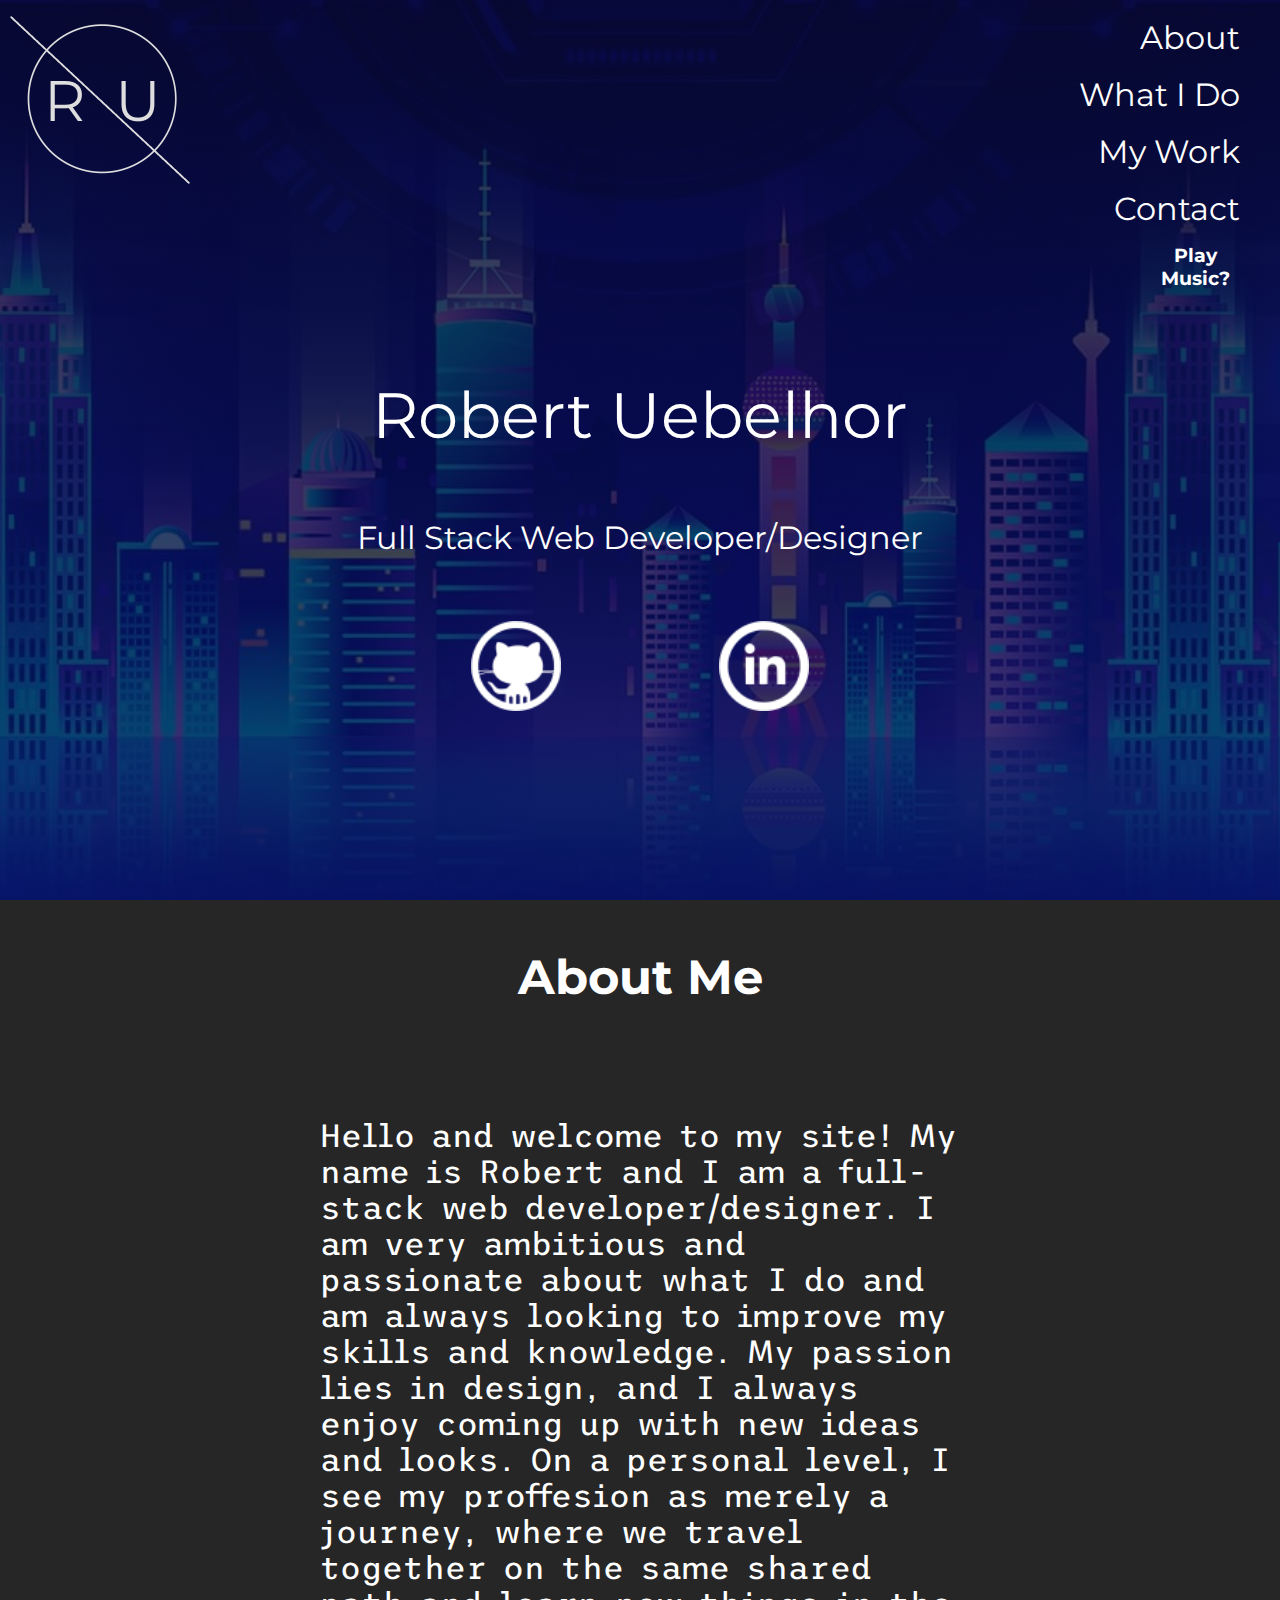
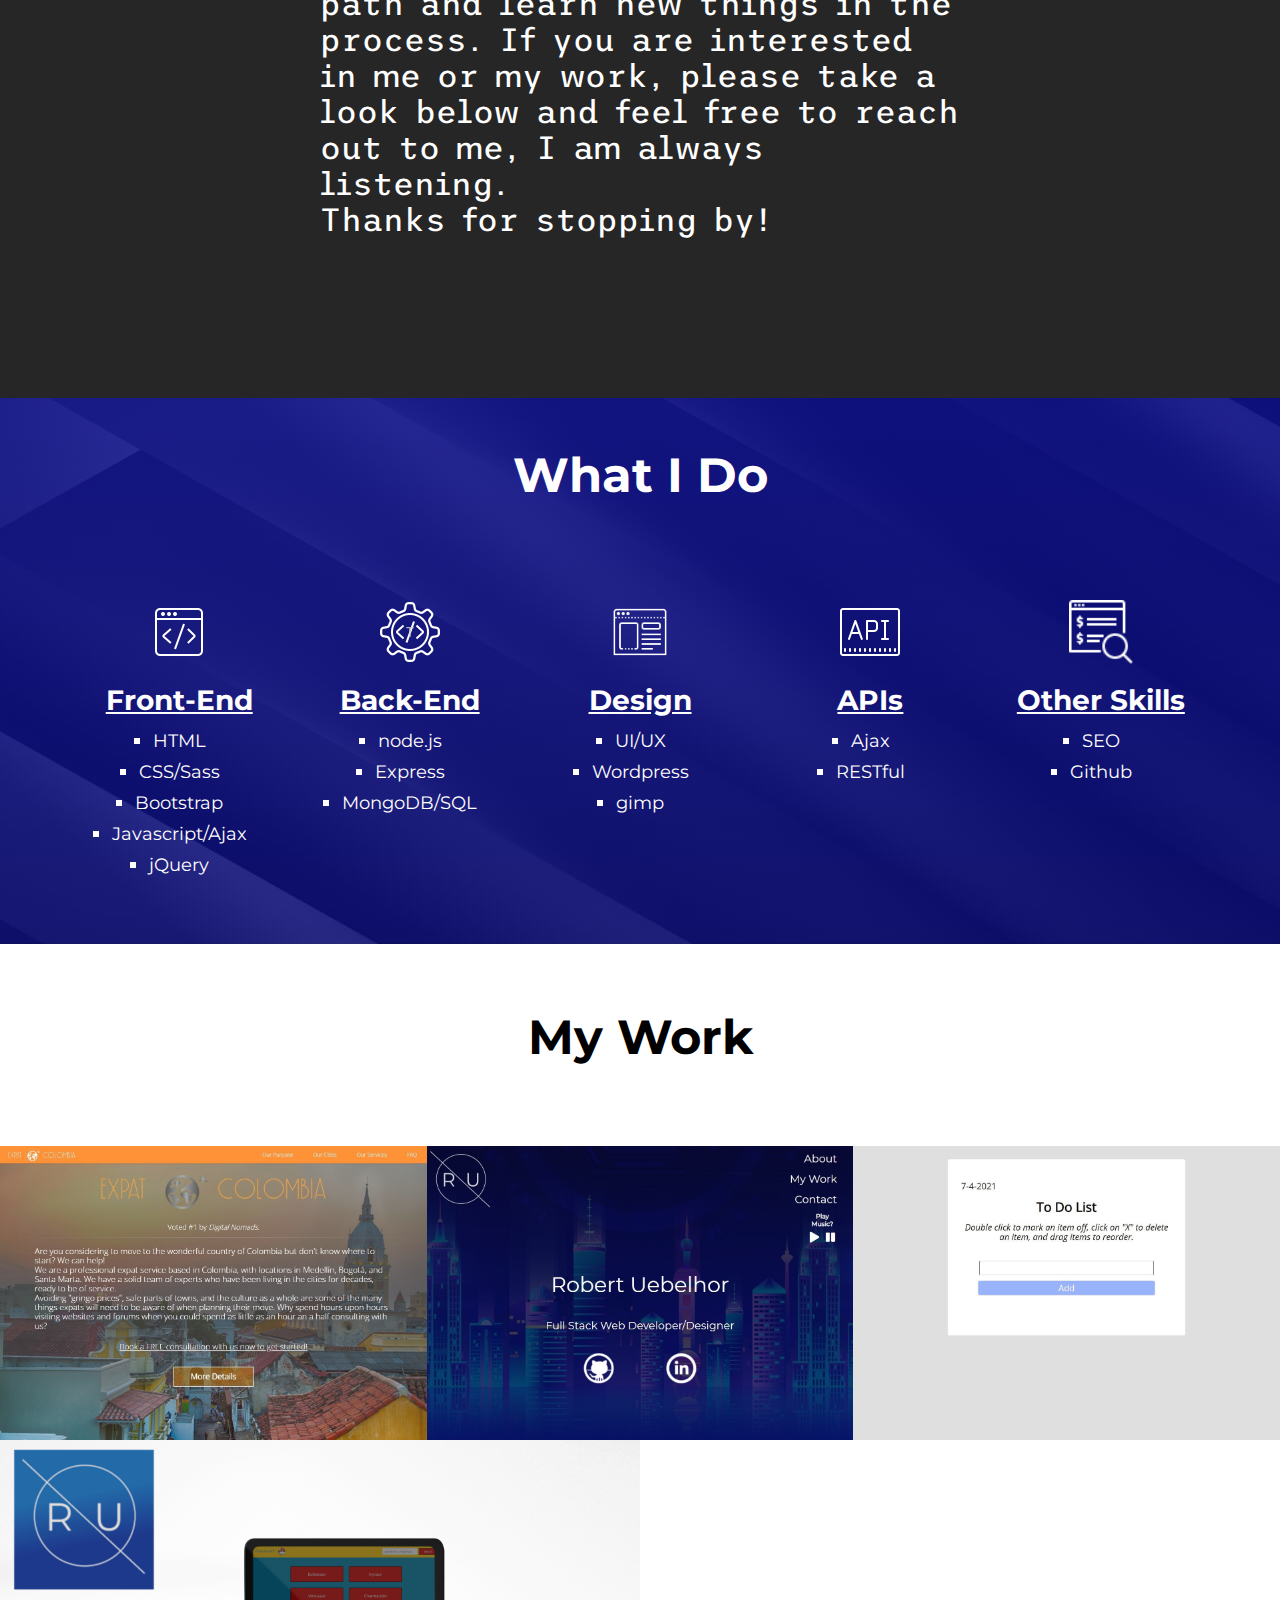
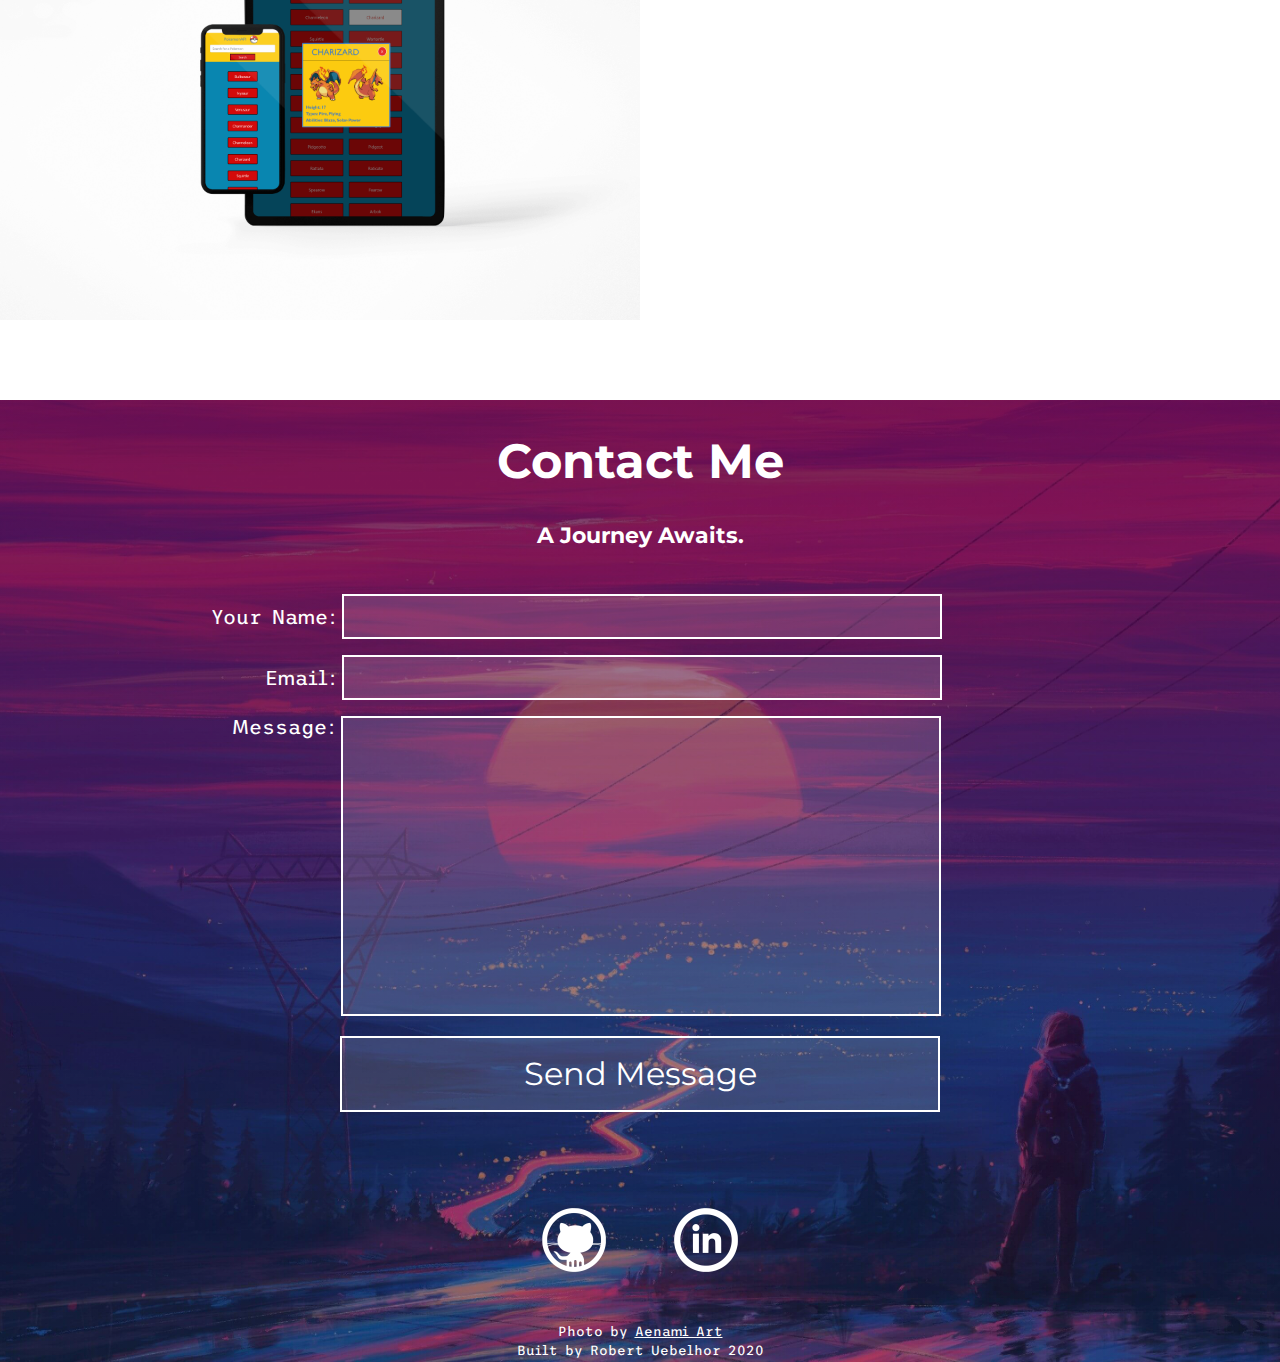
==== index.html @ 19a2c616 "Update index.html" ====
<!DOCTYPE html>
<html lang="en" id="page_top">
<head>
    <meta charset="utf-8">
    <meta name="viewport" content="width=device-width, initial-scale=1.0">
    <meta name="keywords" content="personal website, portfolio, skills, services, web development, software engineer, software dseveloper, design"> 
    <title>Robert Uebelhor</title>
    <link rel="shortcut icon" href="img/favivcon.png" type="image/x-icon" />
    <link href="https://cdnjs.cloudflare.com/ajax/libs/normalize/8.0.1/normalize.min.css" rel="normalizer">
    <link rel="stylesheet" href="https://use.fontawesome.com/releases/v5.14.0/css/all.css" integrity="sha384-HzLeBuhoNPvSl5KYnjx0BT+WB0QEEqLprO+NBkkk5gbc67FTaL7XIGa2w1L0Xbgc" crossorigin="anonymous">
    <link href="https://fonts.googleapis.com/css2?family=Quicksand:wght@700&family=Trispace&display=swap" rel="stylesheet"> 
    <link rel="preconnect" href="https://fonts.gstatic.com">
<link href="https://fonts.googleapis.com/css2?family=Montserrat&display=swap" rel="stylesheet">
    <link rel="shortcut icon" href="img/shortcut.png" type="image/x-icon" />
    <link href="https://cdnjs.cloudflare.com/ajax/libs/normalize/8.0.1/normalize.min.css" rel="normalize">
    <link href="https://fonts.googleapis.com/css?family=Antic" rel="stylesheet">
    <link rel="stylesheet" type="text/css" href="CSS/style.css">


</head>

<!--Top Section-->


<body>
<section id="top">  
    <header class="page-header">
        <img class="page-header__item" src="img/favicon.png" alt="logo"> 
        <nav class="main-navigation page-header__item">
            <ul role="menubar" class="navigation-list">
                <li role="presentation">
                    <a href="#about" role="menuitem" class="navigation-list__item"><span class="nav_border">About</span></a>
                </li>
                <li role="presentation">
                  <a href="#whatIdo" role="menuitem" class="navigation-list__item"><span class="nav_border">What I Do</span></a>
              </li>
                <li role="presentation">
                    <a href="#work" role="menuitem" class="navigation-list__item"><span class="nav_border">My Work</span></a>
                </li>
                <li role="presentation">
                    <a href="#contact" role="menuitem" class="navigation-list__item"><span class="nav_border">Contact</span></a>
                </li> 
                <li role="presentation">
                    <audio id="player" src="media/01 Eternal.mp3"></audio>
<div id="play-music">
    <h3>Play Music?</h3>
    <i class="fas fa-play fa-2x" class="play-music-button" onclick="document.getElementById('player').play()"></i>
    <i class="fas fa-pause fa-2x" class="pause-music-button" onclick="document.getElementById('player').pause()"></i>    
</div>
                </li>   
            </ul>
        </nav>
    </header>


    <div class="profile">
        <p class="profile__name">Robert Uebelhor</p>
        <p class="profile__dev">Full Stack Web Developer/Designer</p>
        <ul class="social-media">
            <li>
                <a title="Github"  href="https://github.com/Drxl95">
                <img class="social-media__icon" src="img/github.png" alt="Github-icon">
            </a>
            </li>
            <li>
                <a title="LinkedIn"  href="https://www.linkedin.com/in/robert-uebelhor-a32506195/">
                <img class="social-media__icon" src="img/linkedin.png" alt="LinkedIn-icon">
            </a>
            </li>
        </ul>
    </div>
</section>

<!--About Me Section-->

<section id="about">
    <h1 class="about__title">About Me</h1>
        <div class="about__flex">  
            <p class="about__descr">
               Hello and welcome to my site!  My name is Robert and I am a full-stack web developer/designer.  I am very ambitious and passionate about what
              I do and am always looking to improve my skills and knowledge.  My passion lies in design, and I always enjoy coming up with new ideas and looks. 
              On a personal level, I see my proffesion as merely a journey, where we travel together on the same shared path and learn new things in the process.
          If you are interested in me or my work, please take a look below and feel free to reach out to me, I am always listening. <br> Thanks for stopping by! </p>
            <!-- <img class="portrait" src="https://via.placeholder.com/150" alt="portrait" > -->
        </div>
   
        
    <!-- <a href="files/resume.pdf" download class="button">Download my Resume</a> -->
</section>    
<!--What I Do Section-->
<section id="whatIdo">
  <div class="whatIdo__container">
      <h1 class="whatIdo__title">What I Do</h1>
    <ul class="whatIdo__list">
      <li class="whatIdo__li">
        <img  class="design__icon" src="img/frontend.png">
        <h1>Front-End</h1>
        <ul class="whatIdo__frontend">
          <li>HTML</li>
          <li>CSS/Sass</li>
          <li>Bootstrap</li>
          <li>Javascript/Ajax</li>
          <li>jQuery</li>
        </ul>
      </li>
      <li class="whatIdo__li">
        <img  class="design__icon" src="img/backend.png">
        <h1>Back-End</h1>
        <ul class="whatIdo__backend">
          <li>node.js</li>
          <li>Express</li>
          <li>MongoDB/SQL</li>
        </ul>
      </li>
      <li class="whatIdo__li">
        <img class="design__icon" src="img/design.png">
        <h1>Design</h1>
        <ul class="whatIdo__design">
          <li>UI/UX</li>
          <li>Wordpress</li>
          <li>gimp</li>
        </ul>
      </li>
      <li class="whatIdo__li">
        <img  class="design__icon" src="img/api.png">
        <h1>APIs</h1>
        <ul class="whatIdo__api">
          <li>Ajax</li>
          <li>RESTful</li>
        </ul>
      </li>
      <li class="whatIdo__li">
        <img  class="design__icon" src="img/seo.png">
        <h1>Other Skills</h1>
        <ul class="whatIdo__other">
          <li>SEO</li>
          <li>Github</li>
        </ul>
      </li>
    </ul>
  </div>
</section>
<!--My Work Section-->

<!--Colombia Modal-->


<!-- Modal Background and Modal -->

<div  class="mCustomScrollbar" data-mcs-theme="dark" id="modal-background">
  <div id="modal">
    <span id="close-btn">×</span>
    <img class="modal-img" src="img/mockup.png">
    <h2 class="modal-title">Expat Colombia</h2>
  <div class="modal-text">
    <h3>Description</h3>
        <p>Expat Service for people moving to Colombia. They provide consultations, tours, and assist in housing.</p>
    <h3>Dependencies</h3>
        <p>HTML, CSS, Javascript</p>
  </div>
    
    <div class="buttons">
      <a href="#">Visit</a>
      <a href="https://github.com/Drxl95/Colombia">Github</a>
    </div>
  </div>
</div>
        


<div class="ScriptTop">
    <div class="rt-container">
        <div class="col-rt-4" id="float-right">
            <!-- AD -->
        </div>
        <div class="col-rt-2">
            <!-- <ul>
                <li><a href="https://codeconvey.com/responsive-image-grid-with-hover-effects">Back to Tutorial</a></li>
            </ul> -->
        </div>
    </div>
</div>

<header class="ScriptHeader">
    <div class="rt-container">
    	<div class="col-rt-12">
        	<div class="rt-heading">
            	<h1>My Work</h1>
            </div>
        </div>
    </div>
</header>

<section id="work">
    <div class="rt-container">
          <div class="col-rt-12">
              <div class="Scriptcontent">
              
<!-- partial:index.partial.html -->
<link href="https://fonts.googleapis.com/css?family=Poppins:700|Raleway" rel="stylesheet">


<!-- Image row 1 -->
    <div class="row">
  <div class="column">
    <a id="open-btn">
      <div class="container">
        <img src="img/colo-1280-1024.jpg" class="image">
        <div class="overlay">
          <div class="text">Expat Colombia</div>
        </div>
      </div>
    </a>
  </div>
  <div class="column">
    <a href="https://github.com/Drxl95/PortfolioWebsite-2">
      <div class="container">
        <img src="img/personal_ss.jpg" class="image">
        <div class="overlay">
          <div class="text">Personal Site made with HTML, CSS, and JS</div>
        </div>
      </div>
    </a>
  </div>
  <div class="column">
    <a href="https://github.com/Drxl95/To-Do-List">
      <div class="container">
        <img src="img/to-do-list-img..jpg" class="image">
        <div class="overlay">
          <div class="text">Simple To Do List App <br> HTML, CSS, JS, jQuery</div>
        </div>
      </div>
    </a>
  </div>
  <div class="column">
    <a href="https://github.com/Drxl95/PokemonAPI">
      <div class="container">
        <img src="img/Untitled.png" class="image">
        <div class="overlay">
          <div class="text">Pokemon-themed API app <br> HTML, CSS, JS, jQuery</div>
        </div>
      </div>
    </a>
  </div>
    </div>
    <!-- Image row 2 -->
    <!-- <div class="row">
      <div class="column">
    <a href="#">
      <div class="container">
        <img src="img/image-4.jpg" class="image">
        <div class="overlay">
          <div class="text">Example 4</div>
        </div>
      </div>
    </a>
  </div>
  <div class="column">
    <a href="#">
      <div class="container">
        <img src="img/image-5.jpg" class="image">
        <div class="overlay">
          <div class="text">Example 5</div>
        </div>
      </div>
    </a>
  </div>
  <div class="column">
    <a href="#">
      <div class="container">
        <img src="img/image-6.jpg" class="image">
        <div class="overlay">
          <div class="text">Example 6</div>
        </div>
      </div>
    </a>
  </div>
</div> -->
<!-- partial -->
           
    		</div>
		</div>
    </div>
</section>

<!--Contact Me Section-->

<footer id="contact">
        <div>
            <h1 class="contact__title">Contact Me</h1>
            <h2 class="contact__title2">A Journey Awaits.</h2>
        </div>
    
        <form  action="https://formsubmit.co/6ce5b337b4114d526a7db57ae4bcaeb1" method="POST" id="contact-form">
        <div class="form__name">
            <label class="standard-label" for="name">Your Name:</label>
            <input  style="font-family: 'Trispace', sans-serif;" type="text" id="name" name="name" required placeholder="Your Name">
        </div>
        <div class="form__email">
            <label class="standard-label" for="contact-email">Email:</label>
            <input style="font-family: 'Trispace', sans-serif;" type="email" id="contact-email" name="email" required placeholder="Your Email">
            <input type="hidden" name="_subject" value="New Message!">
            <input type="hidden" name="_next" value="https://robertuebelhor.com/sentmsg.html">
        </div>
        <div class="form__message">
            <label class="standard-label" for="message">Message:</label>
            <textarea style="font-weight: bolder; font-size: 1.25rem; color: white; resize:none; font-family: 'Trispace', sans-serif;" id="message" name="message" required placeholder="Type your message here..."></textarea>
        </div>
        <div>
           <button id="submit" class="form__button" type="submit" method="POST"><span class="form__sendmsg">Send Message</span></button>
        </div>
        </form>
    
        <section class="page-footer">
            <ul class="social-media2">
                <li>
                    <a title="Github" href="https://github.com/Drxl95" alt="Github_Personal_Site" target="_blank">
                        <img class="social-media__icon" src="img/github.png" alt="Github-icon" target="_blank"> 
                    </a>
                </li>
                <li>
                    <a title="LinkedIn" href="https://www.linkedin.com/in/robert-uebelhor-a32506195/">
                        <img class="social-media__icon" src="img/linkedin.png" alt="LinkedIn-icon">
                    </a>
                </li>
            </ul>
            
            <div  class="top_link_position">
                <a  class="back-to-top" href="#page_top" title="Top">
                <button class="top_btn"><span class="icon"><i class="fas fa-chevron-up fa-2x"></i></span></button>
                </a>
            </div>

            <div>
              <p class="built">Photo by <a href="https://www.artstation.com/aenamiart">Aenami Art</a></p>
                <p class="built">Built by Robert Uebelhor 2020</p>
            </div>
        </section>   
        
</footer>


    <!-- <script src="js/tota11y.min.js"></script> -->
    <script src="js/main.js"></script>
    <script
    src="https://code.jquery.com/jquery-3.5.1.js"
    integrity="sha256-QWo7LDvxbWT2tbbQ97B53yJnYU3WhH/C8ycbRAkjPDc="
    crossorigin="anonymous"></script>
    <script src="https://ajax.googleapis.com/ajax/libs/jquery/2.0.0/jquery.min.js"></script>
    <script src="http://ajax.googleapis.com/ajax/libs/jquery/1.11.1/jquery.min.js"></script>
    <script type="text/javascript" src="js/jquery.min.js"></script>

</body>

</html>
---- CSS/style.css ----
/*
* Prefixed by https://autoprefixer.github.io
* PostCSS: v7.0.29,
* Autoprefixer: v9.7.6
* Browsers: last 4 version
*/


* {
    -webkit-box-sizing: border-box;
            box-sizing: border-box;
}

:root {
    --main-font: 'Montserrat', sans-serif;
    --second-font: 'Trispace', sans-serif;
}

html {
    scroll-behavior: smooth;
}

body {
    margin: 0;
}

html, body {
    height: 100%;
}
html,body {
	text-size-adjust: none;
	-webkit-text-size-adjust: none;
	-moz-text-size-adjust: none;
	-ms-text-size-adjust: none;
}
.page-header {
    display: -webkit-box;
    display: -ms-flexbox;
    display: flex;
    width: 100%; 
    padding-right: 1rem;
}

.page-header__item {
            -webkit-box-flex: 0;
                -ms-flex: 0 1 200px;
                    flex: 0 1 200px; 
                    height: 200px;  
}



.page-header__item:last-child {
    -webkit-box-flex: 1;
        -ms-flex-positive: 1;
            flex-grow: 1;
    text-align: right;
}
.navigation-list {
    margin-right: 1rem;
    -webkit-padding-start: 0;
            padding-inline-start: 0;
}
.navigation-list li {
    margin: .75rem 0;
    font-size: 2rem;
    list-style: none;
}

.navigation-list a {
    color: white;
    font-family: var(--main-font);
    text-decoration: none;

}


.navigation-list a:hover,
.navigation-list a:focus {
    -webkit-filter: drop-shadow(0px 6px 8px #ffffff);
            filter: drop-shadow(0px 6px 8px #ffffff);
    -webkit-transition-duration: .7s;
         -o-transition-duration: .7s;
            transition-duration: .7s;
}

.navigation-list__item .nav_border {
    display: inline-block;
    padding: 2px 0px 4px;
    margin: 0px 8px 0px;
    position: relative;
}

.navigation-list__item .nav_border:before {

    content: '';
    position: absolute;
    width: 100%;
    height: 0px;
    border-bottom: 3px solid white;
    bottom: 2px;
    -webkit-transform: scaleX(0);
    -ms-transform: scaleX(0);
    transform: scaleX(0);
    -webkit-transition: -webkit-transform 0.25s ease-in-out;
    -webkit-transition: -webkit-transform 0.45s ease-in-out;
    transition: -webkit-transform 0.45s ease-in-out;
    -o-transition: transform 0.45s ease-in-out;
    transition: transform 0.45s ease-in-out;
    transition: transform 0.45s ease-in-out, -webkit-transform 0.45s ease-in-out;
}

.navigation-list__item:hover .nav_border:before,
.navigation-list__item:focus  .nav_border:before {
    -webkit-transform: scaleX(1);
    -ms-transform: scaleX(1);
    transform: scaleX(1);
}

#play-music {
    font-family: var(--main-font);
    font-weight: 700;
    color: white;
    border-radius: 6px;
    text-align: center;
    font-size: 1rem;
    width: 10%;
    margin: 0;
    float: right;
}
#play-music h3 {
    margin-top: 0;
    margin-bottom: .75rem;
}

.fa-play {
    margin-right: 1rem;
    cursor: pointer;

}
.fa-play:hover {
    filter: drop-shadow(0px 11px 11px #ffffff);
    transition-duration: .7s;
}

.fa-pause {
    cursor:pointer;
}

.fa-pause:hover {
    filter: drop-shadow(0px 11px 11px #ffffff);
    transition-duration: .7s;
}

#top {
    background-image: -o-linear-gradient( rgba(8, 8, 37, 0.8), rgba(0, 15, 80, 0.0.765)), url("../img/pic2.jpg");
    background-image: -o-linear-gradient( rgba(8, 8, 37, 0.8), rgba(0, 15, 80, 0.765)), url("../img/pic2.jpg");
    background-image: -webkit-gradient( linear, left top, left bottom, from(rgba(8, 8, 37, 0.8)), to(rgba(0, 15, 80, 0.765))), url("../img/pic2.jpg");
    background-image: linear-gradient( rgba(8, 8, 37, 0.8), rgba(0, 15, 80, 0.765)), url("../img/pic2.jpg");
    background-repeat: no-repeat;
    background-position: center bottom;
    background-size: cover;
    background-attachment: fixed;
    position: relative;
    min-height: 900px;
    width: 100%;
    height: 100%;
    height: 100vh;
}

.profile {
    text-align: center;
    color: white;
}

.profile__name {
    padding-top: 7rem;
    font-size: 4rem;
    font-family: var(--main-font);
}
.profile__dev {
    font-size: 2rem;
    font-family: var(--main-font);

}
.social-media {
    margin-top: 8rem;
    padding-bottom: 2rem;
    -webkit-padding-start: 0%;
            padding-inline-start: 0%;
}
.social-media li {
    display: inline-block;
    list-style: none;
    margin: 0 6%;
}

.social-media img {
    width: 90px;
    height: 90px;
}
.social-media__icon:hover,
.social-media__icon:focus {
    -webkit-filter: drop-shadow(0px 11px 11px #ffffff);
            filter: drop-shadow(0px 11px 11px #ffffff);
    -webkit-transition-duration: .7s;
         -o-transition-duration: .7s;
            transition-duration: .7s;
}


/*ABOUT ME SECTION*/

#about {
    background: rgb(39, 38, 38);
    color: white;
    text-align: center;
    padding-bottom: 4rem;
    
}

.about__flex {
display: -webkit-box;
display: -ms-flexbox;
display: flex;
-webkit-box-orient: horizontal;
-webkit-box-direction: normal;
    -ms-flex-direction: row;
        flex-direction: row;
-ms-flex-pack: distribute;
    justify-content: space-around;
margin-bottom: 4rem;

}

.about__title {
    font-family: var(--main-font); 
    margin-top: 0;
    padding-top: 3rem;
    font-size: 3rem;
}
.about__descr {
    font-family: var(--second-font);
    width: 50%;
    font-size: 2rem;
    text-align: left !important;
    
}
.portrait {
    width: 300px;
    border-radius: 50%;
    height: 100%;
    margin-top: 30px;
}

.about__skills {
    margin-top: 2rem;
    margin-bottom: 5rem;
    text-align: center;

}

.about__skills--title {
    font-family: var(--main-font);
    font-size: 2.25rem;
}

.about__skills--list {
    list-style: none;
    font-family: var(--second-font);
    padding-inline-start: 0;
    margin: 2rem;
    font-size: 1.35rem;
    display: flex;
    flex-wrap: wrap;
    justify-content: space-evenly;
    
}

.logo {
    width: 100px;
    height: 100px;
}

.button {
    width: 15%;
    padding: 12px 24px;
    border: 2px white solid;
    text-align: center;
    
}

#about .button {
    text-align: center;
    color: white;
    font-family: var(--main-font);
    margin-top: 3rem;
    text-decoration: none;
    font-size: 1.25rem;
    
}
#about .button:hover,
#about .button:focus{
    -webkit-transition-duration: .5s;
         -o-transition-duration: .5s;
            transition-duration: .5s;
    text-decoration: underline;
    color: rgb(17, 91, 201);
    border-color:rgb(17, 91, 201);
}

/*What I Do*/
#whatIdo {
    background-image: linear-gradient( rgba(12, 14, 151, 0.788), rgba(16, 19, 175, 0.575)), url("../img/abstract-black.jpg");
    background-position: center;
    color: white;
    font-family: var(--main-font);
    margin: 0;
}
.whatIdo__title {
    margin: 0;
    padding: 3rem 0rem;

}
.whatIdo__list {
    display: flex;
    flex-direction: row;
    flex-wrap: wrap;
    justify-content: space-evenly;
    list-style: none;
    margin: 0;
    padding: 4rem;
    padding-top: 3rem;
}
.whatIdo__list h1 {
    padding: 0;
    font-size: 1.75rem;
    text-decoration: underline;
}
.whatIdo__frontend,
.whatIdo__backend,
.whatIdo__design,
.whatIdo__api,
.whatIdo__other {
    display: flex;
    flex-direction: column;
    align-items: center;
    padding-inline-start: 0rem;
    list-style: square;
}

.whatIdo__frontend li,
.whatIdo__backend li,
.whatIdo__design li,
.whatIdo__api li,
.whatIdo__other li {
    margin: .25rem 0;
    font-size: 1.15rem;
   
}

.whatIdo__li {
    display: flex;
    flex-direction: column;
    align-items: center;
    flex: 1 1 100px;
}

.whatIdo__li h1 {
    margin-bottom: .5rem;
}

.design__icon {
    width: 64px;
    height: auto;
}

/*MY WORK SECTION*/

/* modal part */
#style-2::-webkit-scrollbar-track
{
	-webkit-box-shadow: inset 0 0 6px rgba(0,0,0,0.3);
	border-radius: 10px;
	background-color: #F5F5F5;
}

#style-2::-webkit-scrollbar
{
	width: 12px;
	background-color: #F5F5F5;
}

#style-2::-webkit-scrollbar-thumb
{
	border-radius: 10px;
	-webkit-box-shadow: inset 0 0 6px rgba(0,0,0,.3);
	background-color: #D62929;
}
#modal-background {
    background-color: rgba(0, 0, 0, 0.2);
    position: fixed;
    top: 0;
    left: 0;
    width: 100%;
    height: 100%;
    z-index: 1;  
    display: none; 
  }
  #modal {
      color: white;
    background-color: rgb(39, 38, 38);
    position: absolute;
    top: 50%;
    left: 50%;
    transform: translate(-50%, -50%);
    display: flex;
    flex-direction: column;
    box-shadow: 0 14px 28px rgba(0,0,0,0.25), 0 10px 10px rgba(0,0,0,0.22);
    font-size: 1.5rem;
    font-family: var(--main-font);
    animation-name: animatemodal;
    animation-duration: 0.4s;
    max-height: calc(100vh - 100px);
    overflow: auto;
    
  }
  .modal-img {
      max-width: 100%;
      padding: 1rem;
  }
  .modal-title {
      text-align: center;
    
  }
  .modal-text {
      font-size: 1rem;
      padding: 1rem;
  }
  .modal-text h3  {
      margin-bottom: .5rem;
  }
  .modal-text p {
      margin-top: 0;
      margin-bottom: 2rem;
  }
  .buttons {
    display: flex;
    flex-direction: row;
    justify-content: space-evenly;
    margin-top: 2rem;
    width: 100%;
  }
.buttons a {
    text-decoration: none;
    color: rgb(39, 38, 38);
    background-color: white;
    width: 50%;
    text-align: center;
    font-size: 1.5rem;
    line-height: 4rem;
    font-weight: 700;
  
}
.buttons a:hover,
.buttons a:focus {
    background-color: rgb(39, 38, 38);
    color: white;
    transition: .5s;
}

  
#close-btn {
    align-self: flex-end;
    padding: .5rem;
  }
  
  #close-btn:hover {
    cursor: pointer;
    
  }
  
  /* modal part end */



#work {
    text-align: center;
    margin-bottom: 5rem;
}

h1 {
    font-family: var(--main-font);
    text-align: center;
    padding-top: 2rem;
    padding-bottom: 3rem;
    font-size: 3rem;
  }
  
  .row {
    display: flex;
    flex-wrap: wrap;
  }
  
  .column {
    flex: 100%;
    max-width: 100%;
  }
  
  .column img {
    vertical-align: middle;
  }
  
  .container {
    position: relative;
    width: 100%;
    height: 100%;
  }
  
  .image {
    display: block;
    width: 100%;
    height: 100%;
  }
  .overlay {
    position: absolute;
    top: 0;
    bottom: 0;
    left: 0;
    right: 0;
    height: 100%;
    width: 100%;
    opacity: 0;
    transition: 0.5s ease;
    background-color: black;
    cursor: pointer;
  }
  
  .container:hover .overlay {
    opacity: 0.775;
  }
  
  .text {
      font-family: var(--main-font);
    color: white;
    font-size: 20px;
    position: absolute;
    top: 50%;
    left: 50%;
    transform: translate(-50%, -50%);
    -ms-transform: translate(-50%, -50%);
    text-align: center;
  }
  
  /* Tablet Styles */
  @media only screen and (min-width: 480px) {
      .column {
        flex: 50%;
        max-width: 50%;
      }
  }
  
  
  /* Desktop Styles */
  @media only screen and (min-width: 1024px) {
      .column {
        flex: 33.3%;
       /*👉 max-width: 33.3%;👈*/
      }
  }


#contact {
    background-image: -o-linear-gradient( rgba(78, 3, 85, 0.75), rgba(9, 41, 110, 0.30)), url("../img/abstract-dark.jpg");
    background-image: -webkit-gradient( linear, left top, left bottom, from(rgba(78, 3, 85, 0.75)), to(rgba(9, 41, 110, 0.30))), url("../img/abstract-dark.jpg");
    background-image: linear-gradient( rgba(78, 3, 85, 0.75), rgba(9, 41, 110, 0.30)), url("../img/abstract-dark.jpg");
    background-size: cover;
    background-position: center;
    
}
.contact__title {
    color: white;
    text-align: center;
    font-family: var(--main-font);
    font-size: 3rem;
    padding-top: 2rem;
    padding-bottom: 0rem;
    margin-top: 0rem;;
    
}
.contact__title2 {
    color: white;
    text-align: center;
    font-family: var(--main-font);
    padding-bottom: 1.75rem;
    font-size: 1.35rem;
}

form {
    text-align: center;
}

label {
    color: white;
    font-family: var(--second-font);
    font-size: 1.25rem;
}
input:focus,
textarea:focus {
    box-shadow:0px 0px 25px 6px white;

}

textarea {
    width: 600px;
    height: 300px;
    margin-right: 6.7rem;
    background-color: rgba(255, 255, 255, 0.15);
    border: 2.5px solid white;
}
::-webkit-input-placeholder {
    opacity: 0;
}
::-moz-placeholder {
    opacity: 0;
}
:-ms-input-placeholder {
    opacity: 1;
}
::-ms-input-placeholder {
    opacity: 0;
}
::placeholder {
    opacity: 0;
}
input:-webkit-autofill,
input:-webkit-autofill:hover,
input:-webkit-autofill:focus,
input:-webkit-autofill:active {
    -webkit-transition: "color 9999s ease-out, background-color 9999s ease-out";
    -webkit-transition-delay: 9999s;
}
input[type="text"],
[type="email"] {
background-color: rgba(255, 255, 255, 0.15);
border: 2.5px solid white;
width: 600px;
height: 45px;
font-weight: bolder;
font-size: 1.25rem;
color: white;
}

.form__name {
    margin-right: 7.925rem;
    
}
.form__email {
    margin-right: 4.6rem;
}
.form__message label {
    vertical-align: top;
}
.form__name,
.form__email,
.form__message {
    margin-top: 1rem;
    margin-bottom: 1rem;
}



.form__button {
    width: 600px;
    padding: 10px 24px;
    background-color: rgba(255, 255, 255, 0.15);
    border: 2.5px white solid;
    text-align: center;
    margin-bottom: 1rem;
    font-family: var(--main-font);
    font-size: 2rem;
    cursor: pointer;
    color: white;
    -webkit-appearance: none;
}

.form__button:hover,
.form__button:focus {
    background: transparent;
    color: white;
    -webkit-transition-duration: .5s;
         -o-transition-duration: .5s;
            transition-duration: .5s;
}

.form__button:active {
    text-decoration: none;
}

.form__sendmsg {
    display: inline-block;
    padding: 6px 0px 7px;
    margin: 0px 8px 0px;
    position: relative;
}

.form__sendmsg:before {

    content: '';
    position: absolute;
    width: 100%;
    height: 0px;
    border-bottom: 3px solid white;
    bottom: 2px;
    -webkit-transform: scaleX(0);
    -ms-transform: scaleX(0);
    transform: scaleX(0);
    -webkit-transition: -webkit-transform 0.25s ease-in-out;
    -webkit-transition: -webkit-transform 0.45s ease-in-out;
    transition: -webkit-transform 0.45s ease-in-out;
    -o-transition: transform 0.45s ease-in-out;
    transition: transform 0.45s ease-in-out;
    transition: transform 0.45s ease-in-out, -webkit-transform 0.45s ease-in-out;
}

.form__button:hover .form__sendmsg:before,
.form__button:focus .form__sendmsg:before {
    -webkit-transform: scaleX(1);
    -ms-transform: scaleX(1);
    transform: scaleX(1);
}

.page-footer {
    text-align: center;
}

.social-media2 {
    -webkit-padding-start: 0;
            padding-inline-start: 0;
    margin-top: 5rem;
    padding-bottom: 2rem;
}


.social-media2 li {
    display: inline-block;
    list-style: none;
    margin: 0 2.5%;
}

.top_link_position {
    display: block;
	position: fixed;
    bottom: 0%;
    right: .20%;
    z-index: 600;
}

.top_btn {
	border: 1.5px solid white;
	background: rgb(39, 38, 38);
	padding: .7rem .7rem;
	color: white;
	font-weight: bolder;
	text-transform: uppercase;
}
.top_btn:visited {
    background: rgb(39, 38, 38);
    color: white;
} 
.top_btn:hover,
.top_btn:focus {
    background: -o-linear-gradient(rgba(167,167,167,.97), rgba(167,167,167,.97));
    background: -webkit-gradient(linear, left top, left bottom, from(rgba(167,167,167,.97)), to(rgba(167,167,167,.97)));
    background: linear-gradient(rgba(167,167,167,.97), rgba(167,167,167,.97));
    -webkit-transition: all 0.5s ease-in-out;
    -o-transition: all 0.5s ease-in-out;
    transition: all 0.5s ease-in-out;
	cursor: pointer;
	color: black;
}

.top_btn:hover,
.top_btn:focus,
.top_btn:active {
    outline: 0;
}

.top_btn:active {
    border: 1.5px solid white;
	background: rgb(39, 38, 38);
	color: white;
	font-weight: bolder;
	text-transform: uppercase;
}


.back-to-top {
    position: fixed;
    bottom: 0em;
    right: 0px;
    text-decoration: none;
    font-size: 12px;
    padding: .35em;
    display: none;
}
.back-to-top:hover .fa-2x,
.back-to-top:focus .fa-2x {
    font-size: 3em;
    -webkit-transition-duration: .5s;
         -o-transition-duration: .5s;
            transition-duration: .5s;
}

.built {
    color: white;
    text-align: center;
    margin: 0;
    font-size: smaller;
    padding-bottom: 4px;
    font-family: var(--second-font);
}
.built a {
    color: white;
 

}

@keyframes animatemodal {
    from {
      top: -300px;
      opacity: 0;
    }
    to {
      top: 50%;
      opacity: 1;
    }
  }

@media (hover: hover) {
    .top_btn:hover,
    .top_btn:focus {
        background: -o-linear-gradient(rgba(167,167,167,.97), rgba(167,167,167,.97));
        background: -webkit-gradient(linear, left top, left bottom, from(rgba(167,167,167,.97)), to(rgba(167,167,167,.97)));
        background: linear-gradient(rgba(167,167,167,.97), rgba(167,167,167,.97));
        -webkit-transition: all 0.5s ease-in-out;
        -o-transition: all 0.5s ease-in-out;
        transition: all 0.5s ease-in-out;
	    cursor: pointer;
	    color: black;
    }
    .back-to-top:hover .fa-2x,
    .back-to-top:focus .fa-2x {
        font-size: 3em;
        -webkit-transition-duration: .5s;
             -o-transition-duration: .5s;
                transition-duration: .5s;
    }
}



@media only screen and (max-width: 1300px) {
    .profile__name {
        padding-top: 7rem;
    }
    .social-media {
        gap: 5rem;
        margin-top: 4rem;
    }
}
@media only screen and (max-width: 1200px) {
    #top {
        background-attachment: unset;
        min-height: 800px;
        
    }
     .page-header__item {
        width: 200px;
        height: 200px;
    } 
    .navigation-list {
        margin-right: .75rem;
    }
    .navigation-list li {
       
        font-size: 1.75rem;
    }
    
#play-music {
    font-family: var(--main-font);
    font-weight: 700;
    color: white;
    border-radius: 6px;
    text-align: center;
    font-size: 1rem;
    width: 10%;
    margin: 0;
    float: right;
    margin-top: 0;
}
#play-music h3 {
    margin-top: 0;
    margin-bottom: .75rem;
}

.fa-play {
    margin-right: 1rem;
    cursor: pointer;
}
.fap-pause {
    cursor:pointer;
}
    .profile__name {
        font-size: 4rem;
        padding-top: 3rem;
        
    }
    .profile__dev {
        font-size: 1.75rem;
    }
    .social-media {
        gap: 5rem;
        margin-top: 3.5rem;
    }
    .social-media img {
        width: 82px;
        height: 82px;
    }
    .about__title {
        font-size: 3rem;
    }
    .about__descr {
        font-size: 1.5rem;
        width: 70%;
    }
    #about .button {
        font-size: 1.5rem;
    }
    .work__title {
        font-size: 3rem;
    }

    .grid__item--descr {
        font-size: 1.5rem;
        margin-bottom: 3rem;
    }
    .card__img {
            width: 400px;
            height: 255px; 
          display: inline-block;
          transition: opacity ease-out 450ms;
        }


    input[type="text"],
    [type="email"] {
    background-color: rgba(255, 255, 255, 0.15);
    border: 2.5px solid white;
    width: 500px;
    height: 45px;
    font-weight: bolder;
    font-size: 1rem;
    color: white;
    }
    textarea {
        width: 500px;
        height: 225px;
        background-color: rgba(255, 255, 255, 0.15);
        border: 2.5px solid white;
        font-size: 1rem!important;
        margin-right: 0;
    }

    .form__name label,
    .form__email label,
    .form__message label {
        display: none;
    }
    ::-webkit-input-placeholder {
        color: rgba(255, 255, 255, 0.664);
        opacity: 1;
    }
    ::-moz-placeholder {
        color: rgba(255, 255, 255, 0.664);
        opacity: 1;
    }
    :-ms-input-placeholder {
        color: rgba(255, 255, 255, 0.664);
        opacity: 1;
    }
    ::-ms-input-placeholder {
        color: rgba(255, 255, 255, 0.664);
        opacity: 1;
    }
    ::placeholder {
        color: rgba(255, 255, 255, 0.664);
        opacity: 1;
    }
    .form__name {
        margin-right: 0;
    }
    .form__email {
        margin-right: 0;
    }
    .form__button {
        width: 500px;
        font-size: 1.25rem;
        padding: 8px 24px;
    }
    .social-media2 {
        gap: 4rem;
    }
    .social-media2 img {
        width:62px;
        height: 62px;
    }

}
@media only screen 
and (min-width: 1366px)
and (max-width: 1366px)
and (orientation: landscape)
and (-webkit-min-device-pixel-ratio: 1.5) {
    #top {
        
        width: 100%;
        height: 100%;
    }
    .profile {
        padding-top: 7rem;
    }
    .fa-2x {
        font-size: 3em;
    }
    .social-media {
        margin-top: 5rem;
    }
}

@media only screen 
  and (min-width: 1024px) 
  and (max-width: 1024px) 
  and (orientation: portrait) 
  and (-webkit-min-device-pixel-ratio: 1.5) {
    #top {
        min-height: 800px;
    }
    

    .navigation-list {
        margin-right: .75rem;
    }
    .navigation-list li {
        margin-bottom: 1.75rem;
        font-size: 2.5rem;
    }
    .profile__name {
        font-size: 4.25rem;
        padding-top: 25rem;
    }
    .profile__dev {
        font-size: 2rem;
    }
    .social-media {
        gap: 5rem;
        margin-top: 3.5rem;
    }
    .social-media img {
        width: 100px;
        height: 100px;
    }
    .about__title {
        font-size: 3rem;
    }
    .about__descr {
        font-size: 1.5rem;
        width: 70%;
    }
    #about .button {
        font-size: 1.5rem;
    }
    .work__title {
        font-size: 3rem;
    }


    input[type="text"],
    [type="email"] {
    background-color: rgba(255, 255, 255, 0.15);
    border: 2.5px solid white;
    width: 500px;
    height: 45px;
    font-weight: bolder;
    font-size: 1rem;
    color: white;
    }
    textarea {
        width: 500px;
        height: 225px;
        background-color: rgba(255, 255, 255, 0.15);
        border: 2.5px solid white;
        font-size: 1.1rem!important;
        margin-right: 0;
    }

    .form__name label,
    .form__email label,
    .form__message label {
        display: none;
    }
    ::-webkit-input-placeholder {
        color: rgba(255, 255, 255, 0.664);
        opacity: 1;
    }
    ::-moz-placeholder {
        color: rgba(255, 255, 255, 0.664);
        opacity: 1;
    }
    :-ms-input-placeholder {
        color: rgba(255, 255, 255, 0.664);
        opacity: 1;
    }
    ::-ms-input-placeholder {
        color: rgba(255, 255, 255, 0.664);
        opacity: 1;
    }
    ::placeholder {
        color: rgba(255, 255, 255, 0.664);
        opacity: 1;
    }
    .form__name {
        margin-right: 0;
    }
    .form__email {
        margin-right: 0;
    }
    .form__button {
        width: 500px;
        font-size: 1.25rem;
        padding: 8px 24px;
    }
    .social-media2 {
        gap: 4rem;
    }
    .social-media2 img {
        width:62px;
        height: 62px;
    }

  }
  @media only screen 
  and (min-device-width: 768px) 
  and (max-device-width: 1023px) 
  and (orientation: portrait)
  and (-webkit-min-device-pixel-ratio: 1) {
    .profile {
        padding-top: 16rem;
    }
}
@media(hover: none) and (pointer: coarse) {
    .top_btn:hover {
        background: rgb(39, 38, 38);
        color: white;
    }
    .back-to-top:hover .fa-2x, .back-to-top:focus .fa-2x {
        font-size: 2em;
        -webkit-transition-duration: .5s;
             -o-transition-duration: .5s;
                transition-duration: .5s;
    }

}

@media only screen and (max-width: 1023px) {
    #top {
        min-height: 800px;
        
    }
    .navigation-list {
        margin-right: .75rem;
    }
    .navigation-list li {
        font-size: 1.75rem;
    }
    .profile__name {
        font-size: 4rem;
        padding-top: 3rem;
    }
    .profile__dev {
        font-size: 1.75rem;
    }
    .social-media {
        gap: 5rem;
        margin-top: 3.5rem;
    }
    .social-media img {
        width: 82px;
        height: 82px;
    }
    .about__title {
        font-size: 3rem;
    }
    .about__descr {
        font-size: 1.5rem;
        width: 70%;
    }
    #about .button {
        font-size: 1.5rem;
    }
    .work__title {
        font-size: 3rem;
    }

  
    input[type="text"],
    [type="email"] {
    background-color: rgba(255, 255, 255, 0.15);
    border: 2.5px solid white;
    width: 500px;
    height: 45px;
    font-weight: bolder;
    font-size: 1rem;
    color: white;
    }
    textarea {
        width: 500px;
        height: 225px;
        background-color: rgba(255, 255, 255, 0.15);
        border: 2.5px solid white;
        font-size: 1rem!important;
        margin-right: 0;
    }

    .form__name label,
    .form__email label,
    .form__message label {
        display: none;
    }
    ::-webkit-input-placeholder {
        color: rgba(255, 255, 255, 0.664);
        opacity: 1;
    }
    ::-moz-placeholder {
        color: rgba(255, 255, 255, 0.664);
        opacity: 1;
    }
    :-ms-input-placeholder {
        color: rgba(255, 255, 255, 0.664);
        opacity: 1;
    }
    ::-ms-input-placeholder {
        color: rgba(255, 255, 255, 0.664);
        opacity: 1;
    }
    ::placeholder {
        color: rgba(255, 255, 255, 0.664);
        opacity: 1;
    }
    .form__name {
        margin-right: 0;
    }
    .form__email {
        margin-right: 0;
    }
    .form__button {
        width: 500px;
        font-size: 1.25rem;
        padding: 8px 24px;
    }
    .social-media2 {
        gap: 4rem;
    }
    .social-media2 img {
        width:62px;
        height: 62px;
    }

}
@media only screen and (max-width: 1000px) {
    #play-music {
        width: 20%;
    }
    .design__icon {
        width: 52px;
    }
    .whatIdo__list h1 {
        font-size: 1.5rem;
    }
    .whatIdo__frontend li, .whatIdo__backend li, .whatIdo__design li, .whatIdo__api li, .whatIdo__other li {
        font-size: 1rem;
    }
}

@media only screen and (max-width: 900px) {  
    .navigation-list li {
        margin: 0.25rem;
    }
    #modal {
        width: 80%;
    }
}

@media only screen and (max-width: 850px) {
    .whatIdo__li {
       margin: .75rem; 
      
    }
}


@media only screen and (max-width: 800px) {
    #top {
        min-height: 800px;
    }
   
    .navigation-list {
        margin-right: .75rem;
    }
    .navigation-list li {
     
        font-size: 1.75rem;
    }
    #play-music {
        width: 25%;
    }
    .profile__name {
        font-size: 4rem;
        padding-top: 3rem;
    }
    .profile__dev {
        font-size: 1.75rem;
    }
    .social-media {
        gap: 5rem;
        margin-top: 3.5rem;
    }
    .social-media img {
        width: 82px;
        height: 82px;
    }
    .about__title {
        font-size: 3rem;
    }
    .about__descr {
        font-size: 1.5rem;
        width: 70%;
    }
    #about .button {
        font-size: 1.5rem;
    }
    .work__title {
        font-size: 3rem;
    }


    #invisible-flexItem {
        display: none;
    }
    
    .grid__item--descr {
        font-size: 1.5rem;
        margin-bottom: 3rem;
    }

    input[type="text"],
    [type="email"] {
    background-color: rgba(255, 255, 255, 0.15);
    border: 2.5px solid white;
    width: 500px;
    height: 45px;
    font-weight: bolder;
    font-size: 1rem;
    color: white;
    }
    textarea {
        width: 500px;
        height: 225px;
        background-color: rgba(255, 255, 255, 0.15);
        border: 2.5px solid white;
        font-size: 1rem!important;
        margin-right: 0;
    }

    .form__name label,
    .form__email label,
    .form__message label {
        display: none;
    }
    ::-webkit-input-placeholder {
        color: rgba(255, 255, 255, 0.664);
        opacity: 1;
    }
    ::-moz-placeholder {
        color: rgba(255, 255, 255, 0.664);
        opacity: 1;
    }
    :-ms-input-placeholder {
        color: rgba(255, 255, 255, 0.664);
        opacity: 1;
    }
    ::-ms-input-placeholder {
        color: rgba(255, 255, 255, 0.664);
        opacity: 1;
    }
    ::placeholder {
        color: rgba(255, 255, 255, 0.664);
        opacity: 1;
    }
    .form__name {
        margin-right: 0;
    }
    .form__email {
        margin-right: 0;
    }
    .form__button {
        width: 500px;
        font-size: 1.25rem;
        padding: 8px 24px;
    }
    .social-media2 {
        gap: 4rem;
    }
    .social-media2 img {
        width:62px;
        height: 62px;
    }
    .grid__item1 {
        -ms-grid-row: 1;
        -ms-grid-column: 1;                
    }
    .grid__item2 {
        -ms-grid-row: 3;
        -ms-grid-column: 1;                
    }
}
@media only screen and (max-width: 700px) {
    #top {
        min-height: 800px;
    }
   
    .navigation-list {
        margin-right: .75rem;
    }
    .navigation-list li {
      
        font-size: 1.75rem;
    }
    .profile__name {
        font-size: 3.5rem;
        padding-top: 3rem;
    }
    .profile__dev {
        font-size: 1.5rem;
    }
    .social-media {
        gap: 5rem;
        margin-top: 3.5rem;
    }
    .social-media img {
        width: 82px;
        height: 82px;
    }
    .about__title {
        font-size: 3rem;
    }
    .about__descr {
        font-size: 1.5rem;
        width: 70%;
    }
    #about .button {
        font-size: 1.5rem;
    }
    .work__title {
        font-size: 3rem;
    }


    .grid__item--descr {
        font-size: 1.5rem;
        margin-bottom: 3rem;
    }

    input[type="text"],
    [type="email"] {
    background-color: rgba(255, 255, 255, 0.15);
    border: 2.5px solid white;
    width: 450px;
    height: 40px;
    font-weight: bolder;
    font-size: 1rem;
    color: white;
    }
    textarea {
        width: 450px;
        height: 225px;
        background-color: rgba(255, 255, 255, 0.15);
        border: 2.5px solid white;
        font-size: .90rem!important;
        margin-right: 0;
    }

    .form__name label,
    .form__email label,
    .form__message label {
        display: none;
    }
    ::-webkit-input-placeholder {
        color: rgba(255, 255, 255, 0.664);
        opacity: 1;
    }
    ::-moz-placeholder {
        color: rgba(255, 255, 255, 0.664);
        opacity: 1;
    }
    :-ms-input-placeholder {
        color: rgba(255, 255, 255, 0.664);
        opacity: 1;
    }
    ::-ms-input-placeholder {
        color: rgba(255, 255, 255, 0.664);
        opacity: 1;
    }
    ::placeholder {
        color: rgba(255, 255, 255, 0.664);
        opacity: 1;
    }
    .form__name {
        margin-right: 0;
    }
    .form__email {
        margin-right: 0;
    }
    .form__button {
        width: 450px;
        font-size: 1.25rem;
        padding: 6px 24px;
    }
    .social-media2 {
        gap: 4rem;
    }
    .social-media2 img {
        width:62px;
        height: 62px;
    }
    .grid__item1 {
        -ms-grid-row: 1;
        -ms-grid-column: 1;                
    }
    .grid__item2 {
        -ms-grid-row: 3;
        -ms-grid-column: 1;                
    }
}

@media only screen and (max-width: 650px) {
    #play-music {
        width: 60%;
        padding-left: 7rem;
    }
}

@media only screen and (max-width: 600px) {
    #play-music {
        width: 35%;
        padding-left: 0rem;
    }
    #top {
        min-height: 600px;
    }
    .page-header__item {
        width: 100px;
        height: 100%;
    }
    .navigation-list {
        margin-right: .75rem;
    }
    .navigation-list li {
   
        font-size: 1.75rem;
    }
    .profile__name {
        font-size: 2rem;
        padding-top: 2rem;
    }
    .profile__dev {
        font-size: 1.5rem;
    }
    .social-media {
        gap: 5rem;
        margin-top: 3.5rem;
    }
    .social-media img {
        width: 72px;
        height: 72px;
    }
    .about__title {
        font-size: 2.5rem;
    }
    .about__descr {
        font-size: 1.25rem;
        width: 70%;
    }
    .work__title {
        font-size: 2.5rem;
    }

        .modal-title {
        font-size: 1.5rem;
    }
    .modal-text {
        font-size: .9rem;
    }

    .buttons a {
        font-size: 1.25rem;
        line-height: 3.5rem;
    }
   
    .card__title1 {
        font-size: 1.5rem;
        color: white;
        margin-bottom: 0;
      }
      .card__title2 {
        font-size: 1.15rem;
        color: white;
        margin-bottom: 0;
      }
      .card__body2 {
          font: .75rem;
      }

    input[type="text"],
    [type="email"] {
    background-color: rgba(255, 255, 255, 0.15);
    border: 2.5px solid white;
    width: 375px;
    height: 35px;
    font-weight: bolder;
    font-size: 1rem;
    color: white;
    }
    textarea {
        width: 375px;
        height: 200px;
        background-color: rgba(255, 255, 255, 0.15);
        border: 2.5px solid white;
        font-size: .90rem!important;
        margin-right: 0;
    }

    .form__name label,
    .form__email label,
    .form__message label {
        display: none;
    }
    ::-webkit-input-placeholder {
        color: rgba(255, 255, 255, 0.664);
        opacity: 1;
    }
    ::-moz-placeholder {
        color: rgba(255, 255, 255, 0.664);
        opacity: 1;
    }
    :-ms-input-placeholder {
        color: rgba(255, 255, 255, 0.664);
        opacity: 1;
    }
    ::-ms-input-placeholder {
        color: rgba(255, 255, 255, 0.664);
        opacity: 1;
    }
    ::placeholder {
        color: rgba(255, 255, 255, 0.664);
        opacity: 1;
    }
    .form__name {
        margin-right: 0;
    }
    .form__email {
        margin-right: 0;
    }
    .form__button {
        width: 375px;
        font-size: 1.15rem;
        padding: 6px 24px;
    }
    .social-media2 {
        gap: 4rem;
    }
    .social-media2 img {
        width:52px;
        height: 52px;
    }
    .grid__item1 {
        -ms-grid-row: 1;
        -ms-grid-column: 1;                
    }
    .grid__item2 {
        -ms-grid-row: 3;
        -ms-grid-column: 1;                
    }
} 

@media only screen and (max-width: 500px) {
    .page-header {
        padding: 0;
    }
    .whatIdo__list {
        flex-direction: column;
    }
    .design__icon {
        width: 72px;
    }
    .whatIdo__list h1 {
        font-size: 2rem;
    }
    .whatIdo__li {
        margin: 1rem;
        margin-bottom: 2rem;
        margin-top: 3rem;
    }
    .whatIdo__li h1 {
        margin-top: 1.25rem;
        text-decoration: underline;
    }
    .whatIdo__frontend li, .whatIdo__backend li, .whatIdo__design li, .whatIdo__api li, .whatIdo__other li {
        font-size: 1.5rem;
    }
}

@media only screen and (max-width: 454px) {
    #play-music {
        width: 60%;
    }

}

@media only screen and (max-width: 400px) {
   
    #top {
        min-height: 600px; 
        
    }
    .page-header {
        padding: 0;
    }
    .page-header__item {
        width: 100px;
        height: 100%;
    }
    .navigation-list {
        margin-right: .5rem;
    }
    .navigation-list__item {
        font-size: 1.75rem;
        
    }
    .navigation-list li {
        margin: 0;
    }
    .profile__name {
        font-size: 1.85rem;
        padding-top: 2rem;
        
    }
    .profile__dev {
        font-size: 1.25rem;
    }
    .social-media {
        gap: 3rem;
        margin-top: 3.5rem;
    }
    
    .social-media img {
        width: 90px;
        height: 90px;
    }
    .about__title {
        font-size: 2.5rem;
    }
    .about__descr {
        font-size: 1.1rem;
        width: 70%;
    }
    .work__title {
        font-size: 2.5rem;
    }
    .buttons a {
        font-size: 1rem;
        line-height: 3rem;
    }
  
    textarea {
        width: 250px;
        height: 200px;
        background-color: rgba(255, 255, 255, 0.15);
        border: 2.5px solid white;
        font-size: .90rem!important;
        margin-right: 0;
    }
input[type="text"],
[type="email"] {
background-color: rgba(255, 255, 255, 0.15);
border: 2.5px solid white;
width: 250px;
height: 35px;
font-weight: bolder;
font-size: 1rem;
color: white;
}
.form__name label,
    .form__email label,
    .form__message label {
        display: none;
    }
    ::-webkit-input-placeholder {
        color: rgba(255, 255, 255, 0.664);
        opacity: 1;
    }
    ::-moz-placeholder {
        color: rgba(255, 255, 255, 0.664);
        opacity: 1;
    }
    :-ms-input-placeholder {
        color: rgba(255, 255, 255, 0.664);
        opacity: 1;
    }
    ::-ms-input-placeholder {
        color: rgba(255, 255, 255, 0.664);
        opacity: 1;
    }
    ::placeholder {
        color: rgba(255, 255, 255, 0.664);
        opacity: 1;
    }
.form__name {
    margin-right: 0;
}
.form__email {
    margin-right: 0;
}
.form__button {
    width: 250px;
    font-size: 1.15rem;
    padding: 6px 24px;
}
.social-media img {
    width: 62px;
    height: 62px;
}
.social-media2 img {
    width:52px;
    height: 52px;
}

}
     
    
@media only screen and (max-width: 359px) {
    #top {
        min-height: 600px; 
        /* min-height: auto;  change by amit */
    }
    
    .page-header {
        padding-right: 1rem;
    }
    .page-header__item {
        width: 100px;
        /* flex: 0 1 200px; */
        height: 100%;
    }
    .navigation-list__item {
        font-size: 1.25rem;
    }
    .navigation-list {
        margin-right: 0rem;
    }
    .navigation-list li {
        margin: .25rem .25rem;
    }
    .profile__name {
        font-size: 1.85rem;
        padding-top: 6%;
    }
    .profile__dev {
        font-size: 1rem;
    }
    .social-media {
        gap: 3rem;
        margin-top: 3.5rem;
    }
    .about__title {
        font-size: 2.25rem;
    }
    .about__descr {
        font-size: 1.05rem;
        width: 70%;
    }
    .work__title {
        font-size: 2.25rem;
    }
    #about .button {
        font-size: 1rem;
    }

    .contact__title {
        font-size: 2.25rem;
    }
    .contact__title2 {
        font-size: 1.25rem;
    }
    textarea {
        width: 250px;
        height: 200px;
        background-color: rgba(255, 255, 255, 0.15);
        border: 2.5px solid white;
        font-size: .90rem!important;
        margin-right: 0;
    }
input[type="text"],
[type="email"] {
background-color: rgba(255, 255, 255, 0.15);
border: 2.5px solid white;
width: 250px;
height: 35px;
font-weight: bolder;
font-size: 1rem;
color: white;
}
.form__name label,
    .form__email label,
    .form__message label {
        display: none;
    }
    ::-webkit-input-placeholder {
        color: rgba(255, 255, 255, 0.664);
        opacity: 1;
    }
    ::-moz-placeholder {
        color: rgba(255, 255, 255, 0.664);
        opacity: 1;
    }
    :-ms-input-placeholder {
        color: rgba(255, 255, 255, 0.664);
        opacity: 1;
    }
    ::-ms-input-placeholder {
        color: rgba(255, 255, 255, 0.664);
        opacity: 1;
    }
    ::placeholder {
        color: rgba(255, 255, 255, 0.664);
        opacity: 1;
    }
.form__name {
    margin-right: 0;
}
.form__email {
    margin-right: 0;
}
.form__button {
    width: 250px;
    font-size: 1.15rem;
    padding: 6px 24px;
}
.social-media img {
    width: 62px;
    height: 62px;
}
.social-media2 img {
    width:52px;
    height: 52px;
}

} 


@media only screen and (max-width: 255px) {
    #top {
        min-height: 500px;
        /* min-height: auto;  change by amit */
    }
    .page-header {
        padding-right: 1rem; 
    }
    .page-header__item {
        -webkit-box-flex: 0;
            -ms-flex: 0 .875 200px;
                flex: 0 .875 200px;
        height: 112px;
    }
    .navigation-list__item {
        font-size: 1rem;
    }
    .navigation-list {
        margin-right: 0rem;
    }
    .navigation-list li {
        margin: .15rem .15rem;
    }
    .profile__name {
        font-size: 1.5rem;
        padding-top: 3rem;
    }
    .profile__dev {
        font-size: .85rem;
    }
    .social-media {
        gap: 2rem;
        margin-top: 3.5rem;
        
    }
    .social-media__icon {
        width: 52px;
        height: auto;
    } 
    
    .about__title {
        font-size: 1.5rem;
    }
    .about__descr {
        font-size: .90rem;
        width: 70%;
    }
    .work__title {
        font-size: 1.5rem;
    }
    #about .button {
        font-size: .75rem;
    }

    .contact__title {
        font-size: 1.5rem;
    }
    .contact__title2 {
        font-size: .90rem;
    }
    textarea {
        width: 200px;
        height: 200px;
        background-color: rgba(255, 255, 255, 0.15);
        border: 2.5px solid white;
        font-size: .90rem!important;
        margin-right: 0;
    }
input[type="text"],
[type="email"] {
background-color: rgba(255, 255, 255, 0.15);
border: 2.5px solid white;
width: 200px;
height: 35px;
font-weight: bolder;
font-size: 1rem;
color: white;
}
.form__name label,
    .form__email label,
    .form__message label {
        display: none;
    }
    ::-webkit-input-placeholder {
        color: rgba(255, 255, 255, 0.664);
        opacity: 1;
    }
    ::-moz-placeholder {
        color: rgba(255, 255, 255, 0.664);
        opacity: 1;
    }
    :-ms-input-placeholder {
        color: rgba(255, 255, 255, 0.664);
        opacity: 1;
    }
    ::-ms-input-placeholder {
        color: rgba(255, 255, 255, 0.664);
        opacity: 1;
    }
    ::placeholder {
        color: rgba(255, 255, 255, 0.664);
        opacity: 1;
    }
.form__name {
    margin-right: 0;
}
.form__email {
    margin-right: 0;
}
.form__button {
    width: 200px;
    font-size: 1.15rem;
    padding: 6px 24px;
}
.social-media2 {
    gap: 2rem;
}
.social-media2 img {
    width:46px;
    height: 46px;
}
.built {
    font-size: .65rem;
}

}
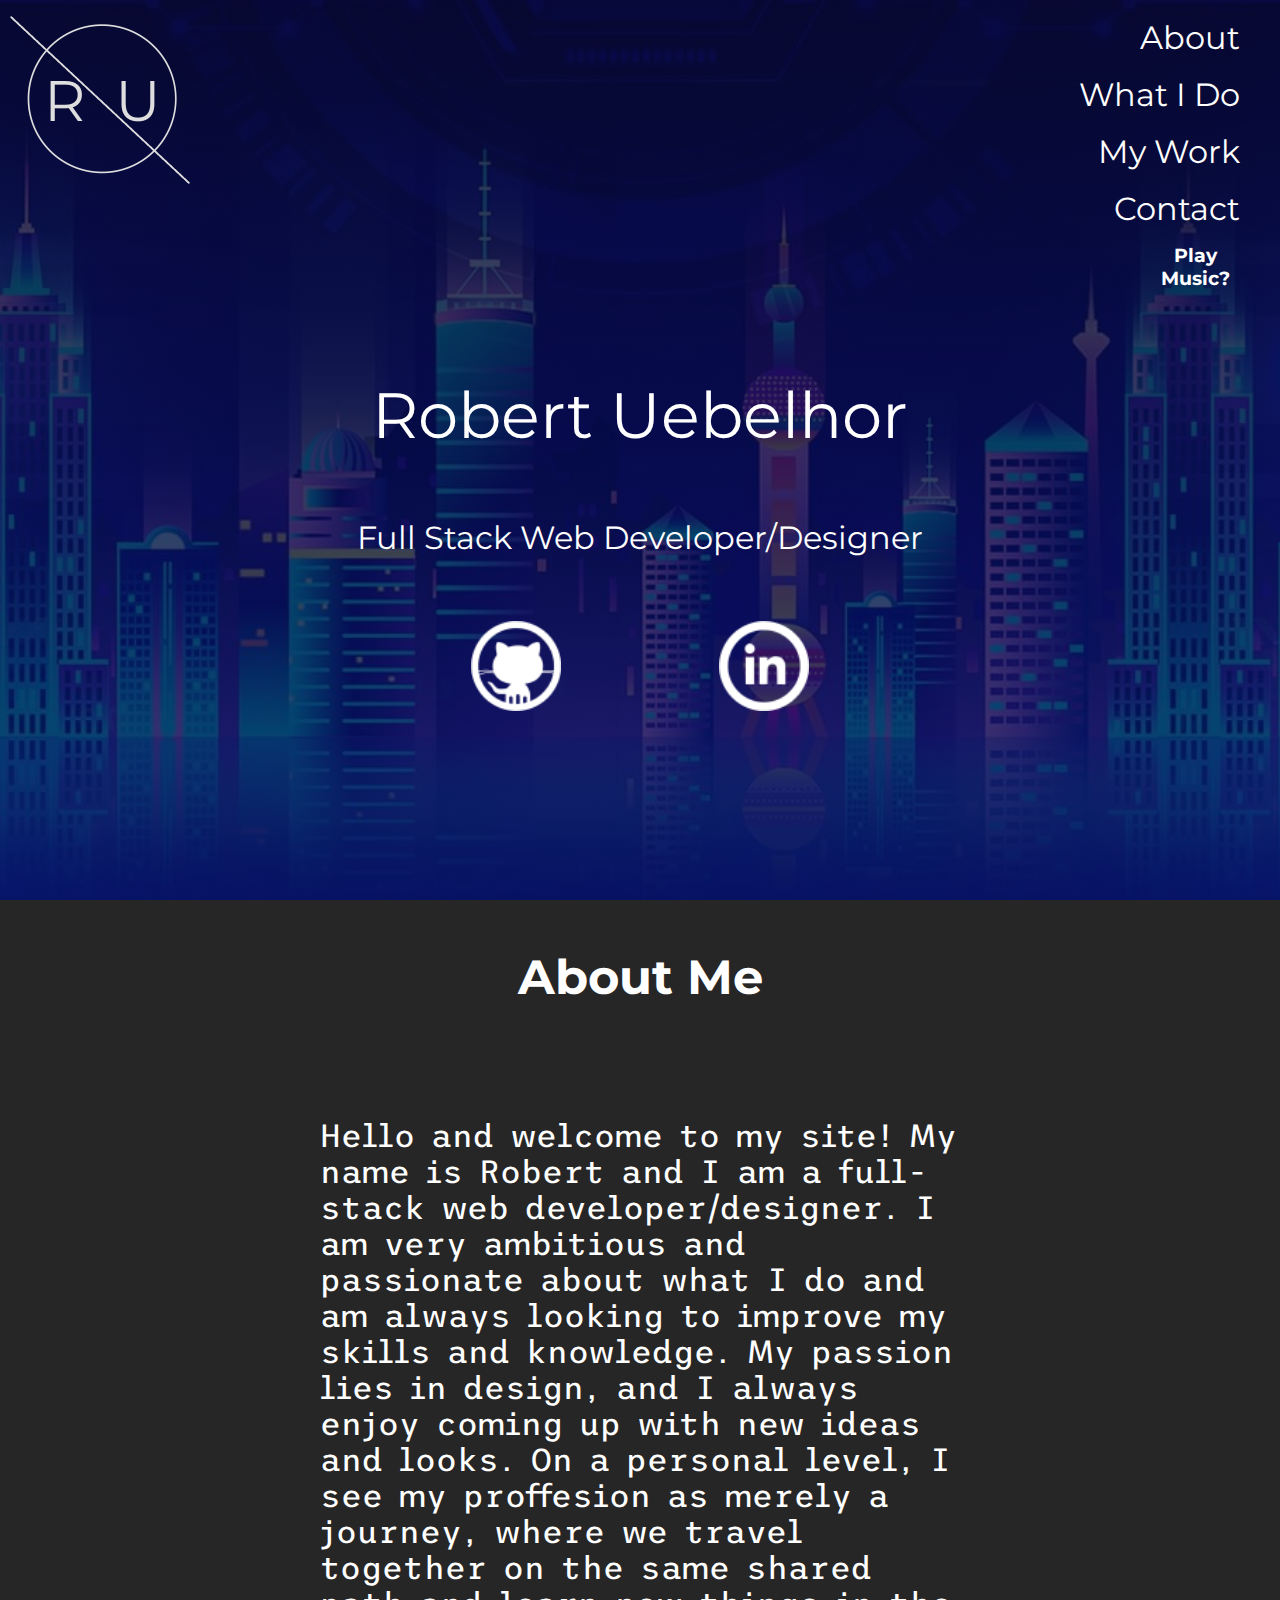
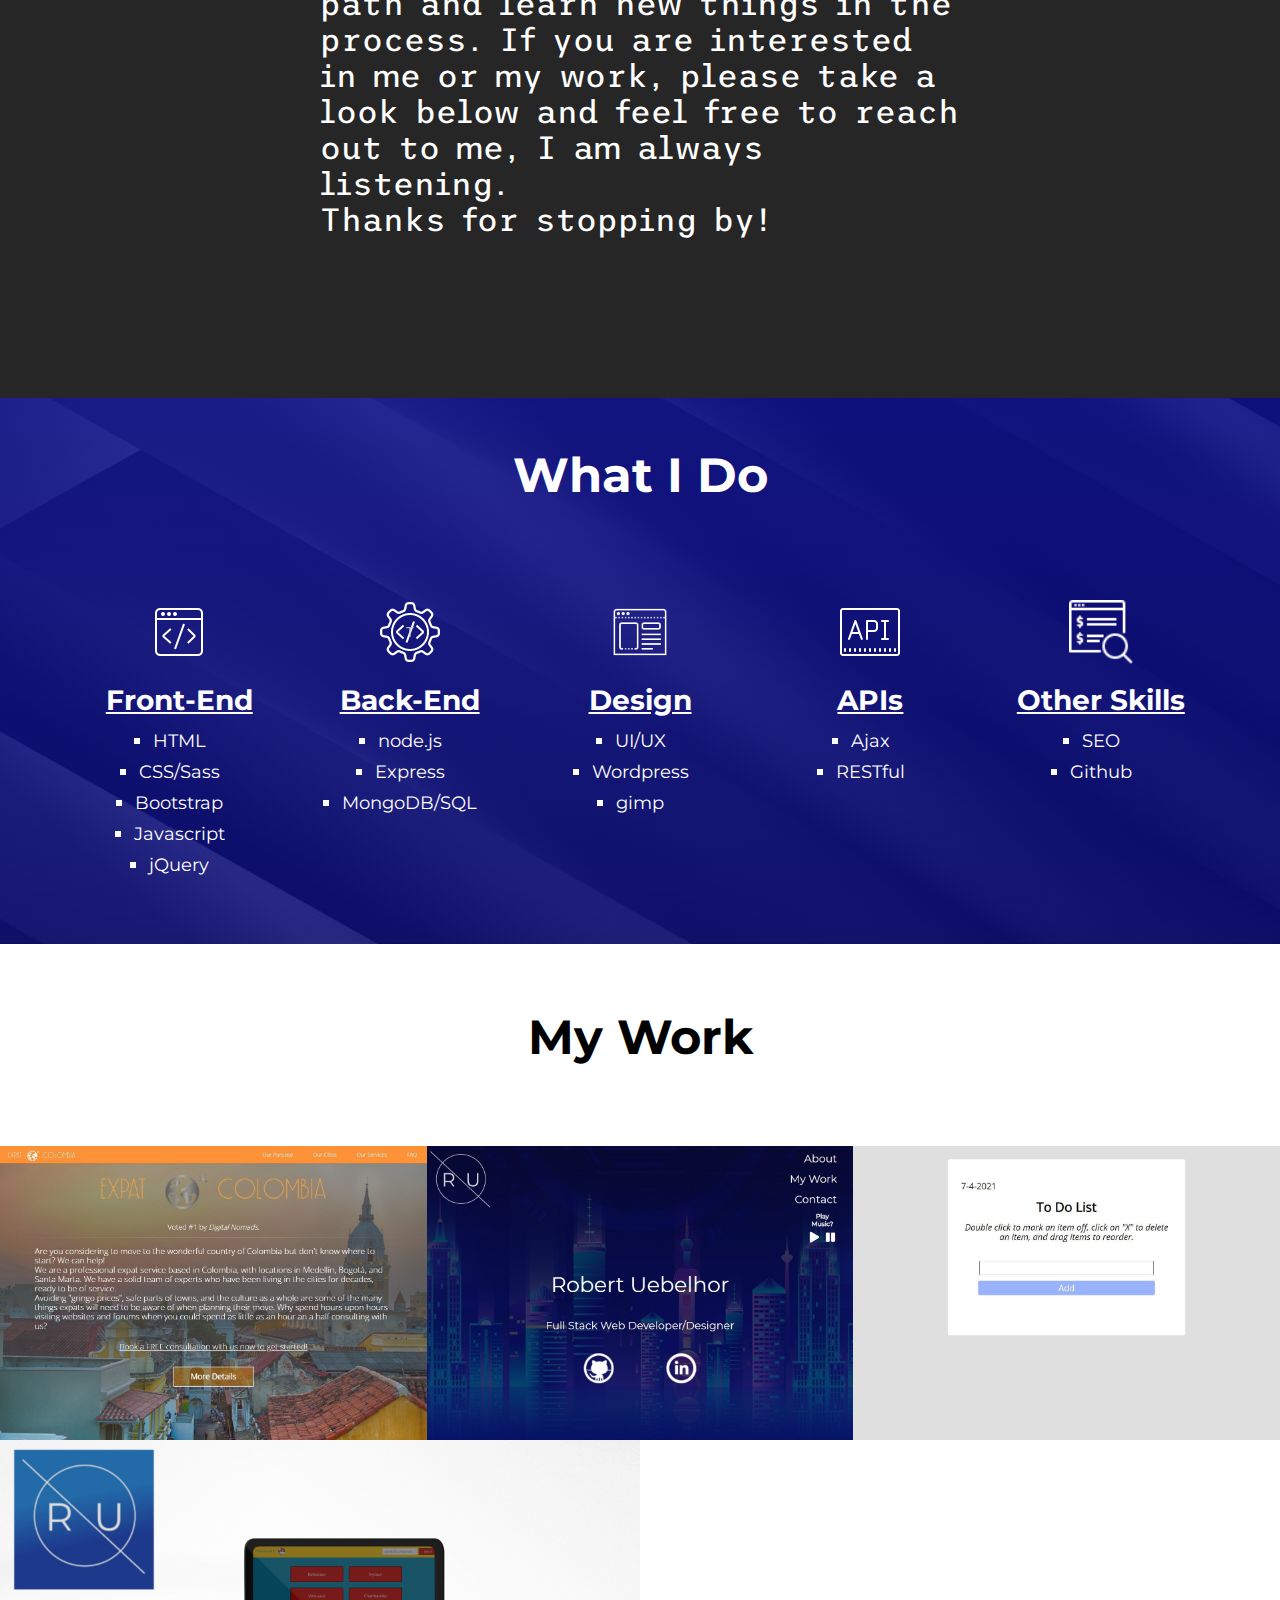
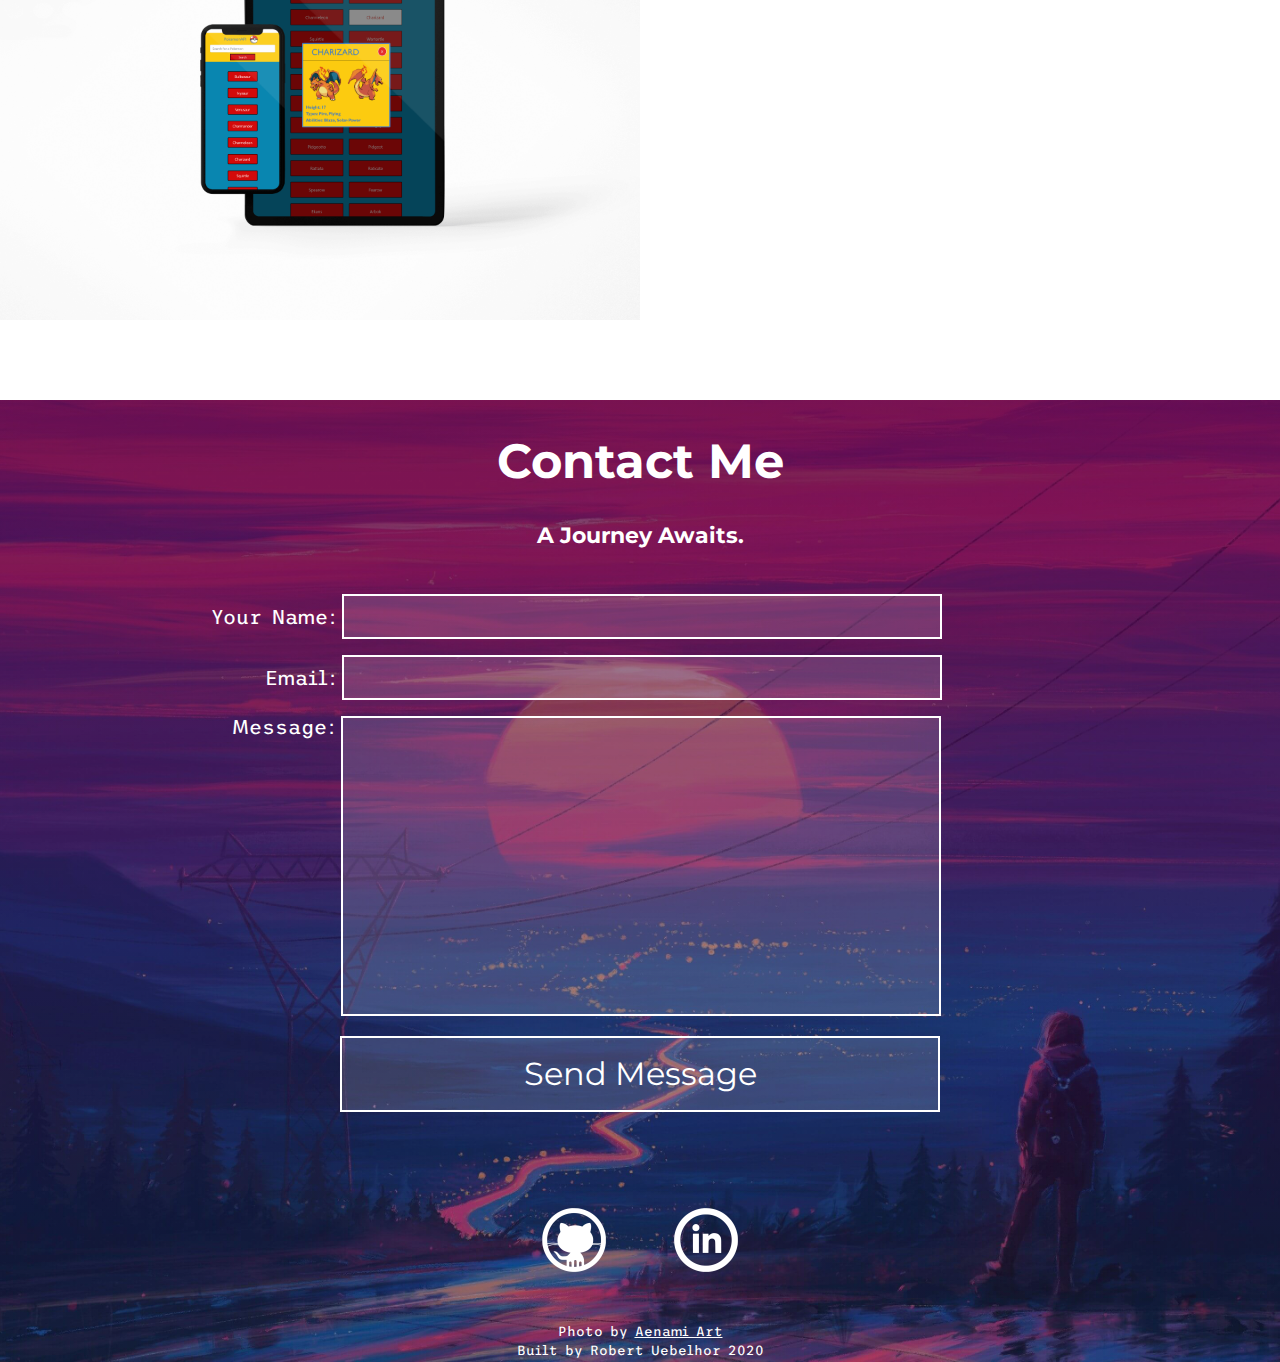
==== commit 8f9190a2: "Update index.html" ====
--- a/index.html
+++ b/index.html
@@ -3,7 +3,7 @@
 <head>
     <meta charset="utf-8">
     <meta name="viewport" content="width=device-width, initial-scale=1.0">
-    <meta name="keywords" content="personal website, portfolio, skills, services, web development, software engineer, software dseveloper, design"> 
+    <meta name="keywords" content="personal website, portfolio, skills, services, web development, software engineer, software developer, design"> 
     <title>Robert Uebelhor</title>
     <link rel="shortcut icon" href="img/favivcon.png" type="image/x-icon" />
     <link href="https://cdnjs.cloudflare.com/ajax/libs/normalize/8.0.1/normalize.min.css" rel="normalizer">
@@ -99,7 +99,7 @@
           <li>HTML</li>
           <li>CSS/Sass</li>
           <li>Bootstrap</li>
-          <li>Javascript/Ajax</li>
+          <li>Javascript</li>
           <li>jQuery</li>
         </ul>
       </li>
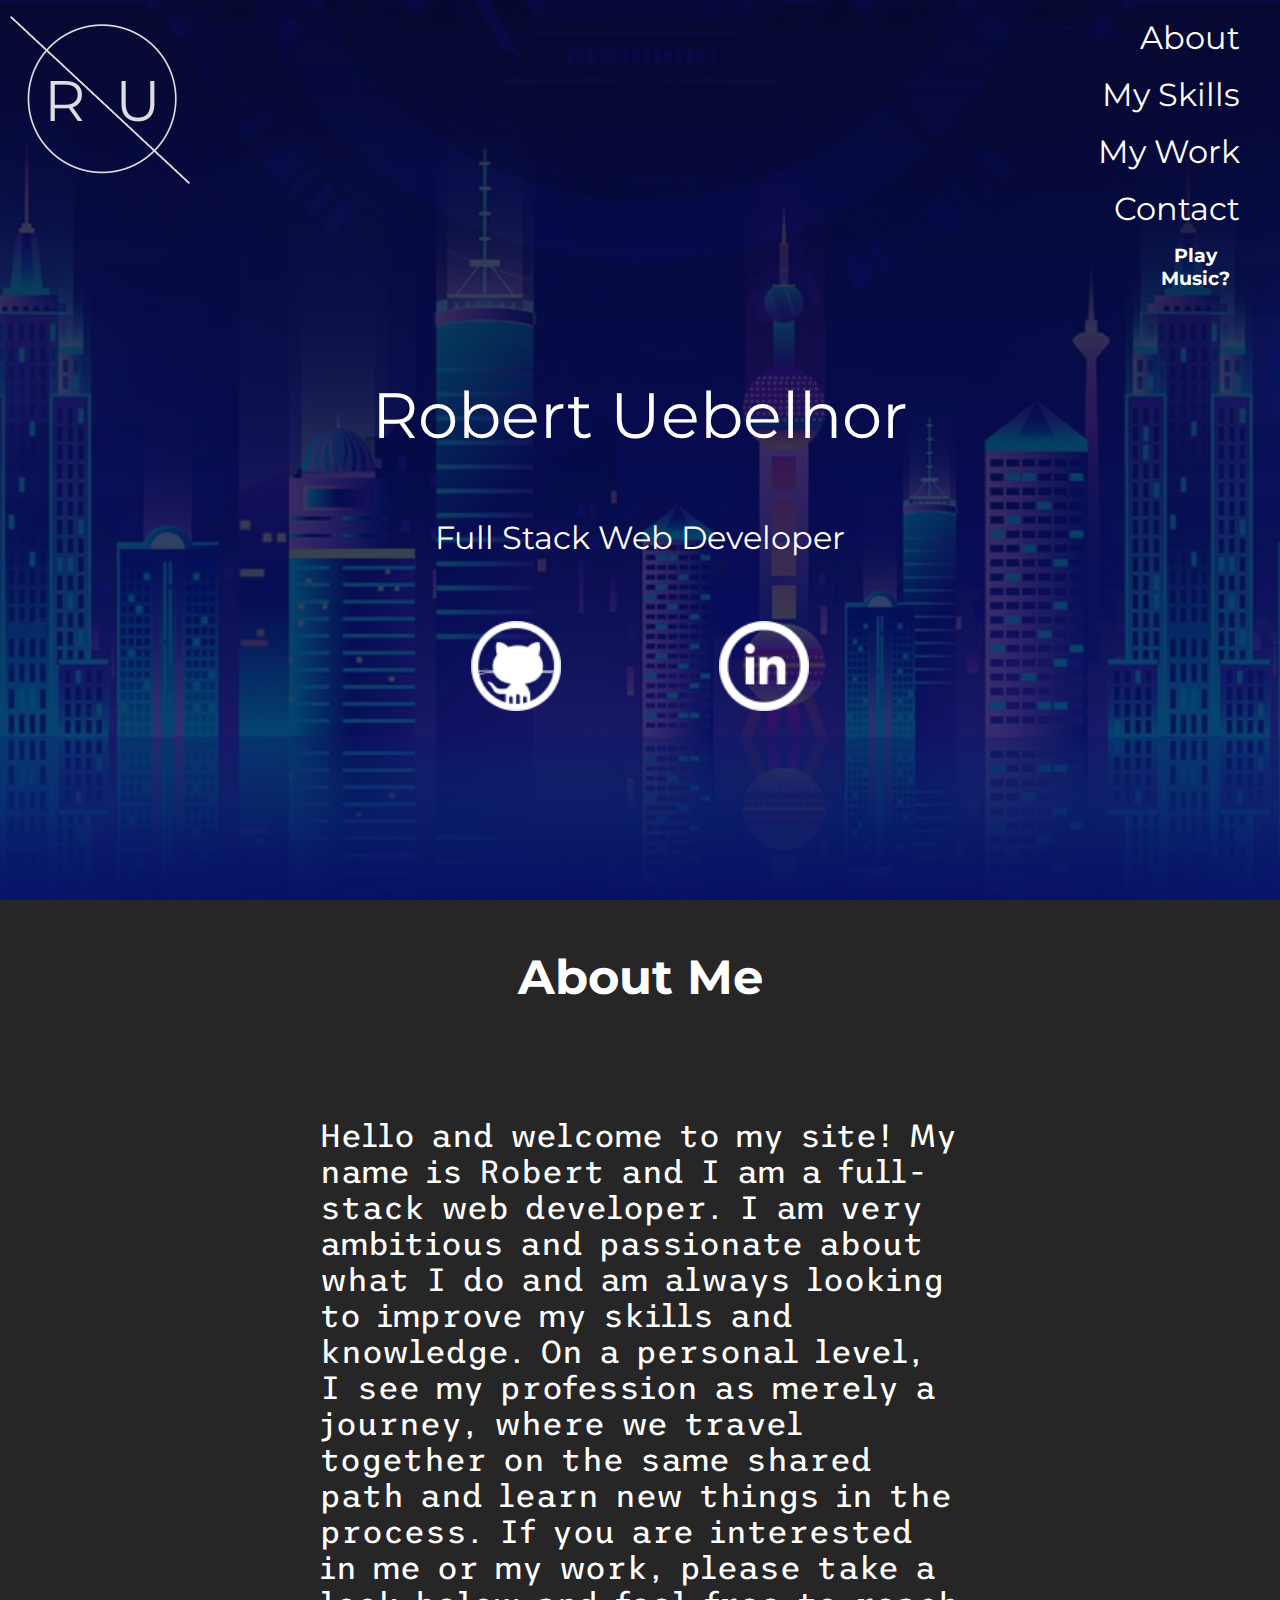
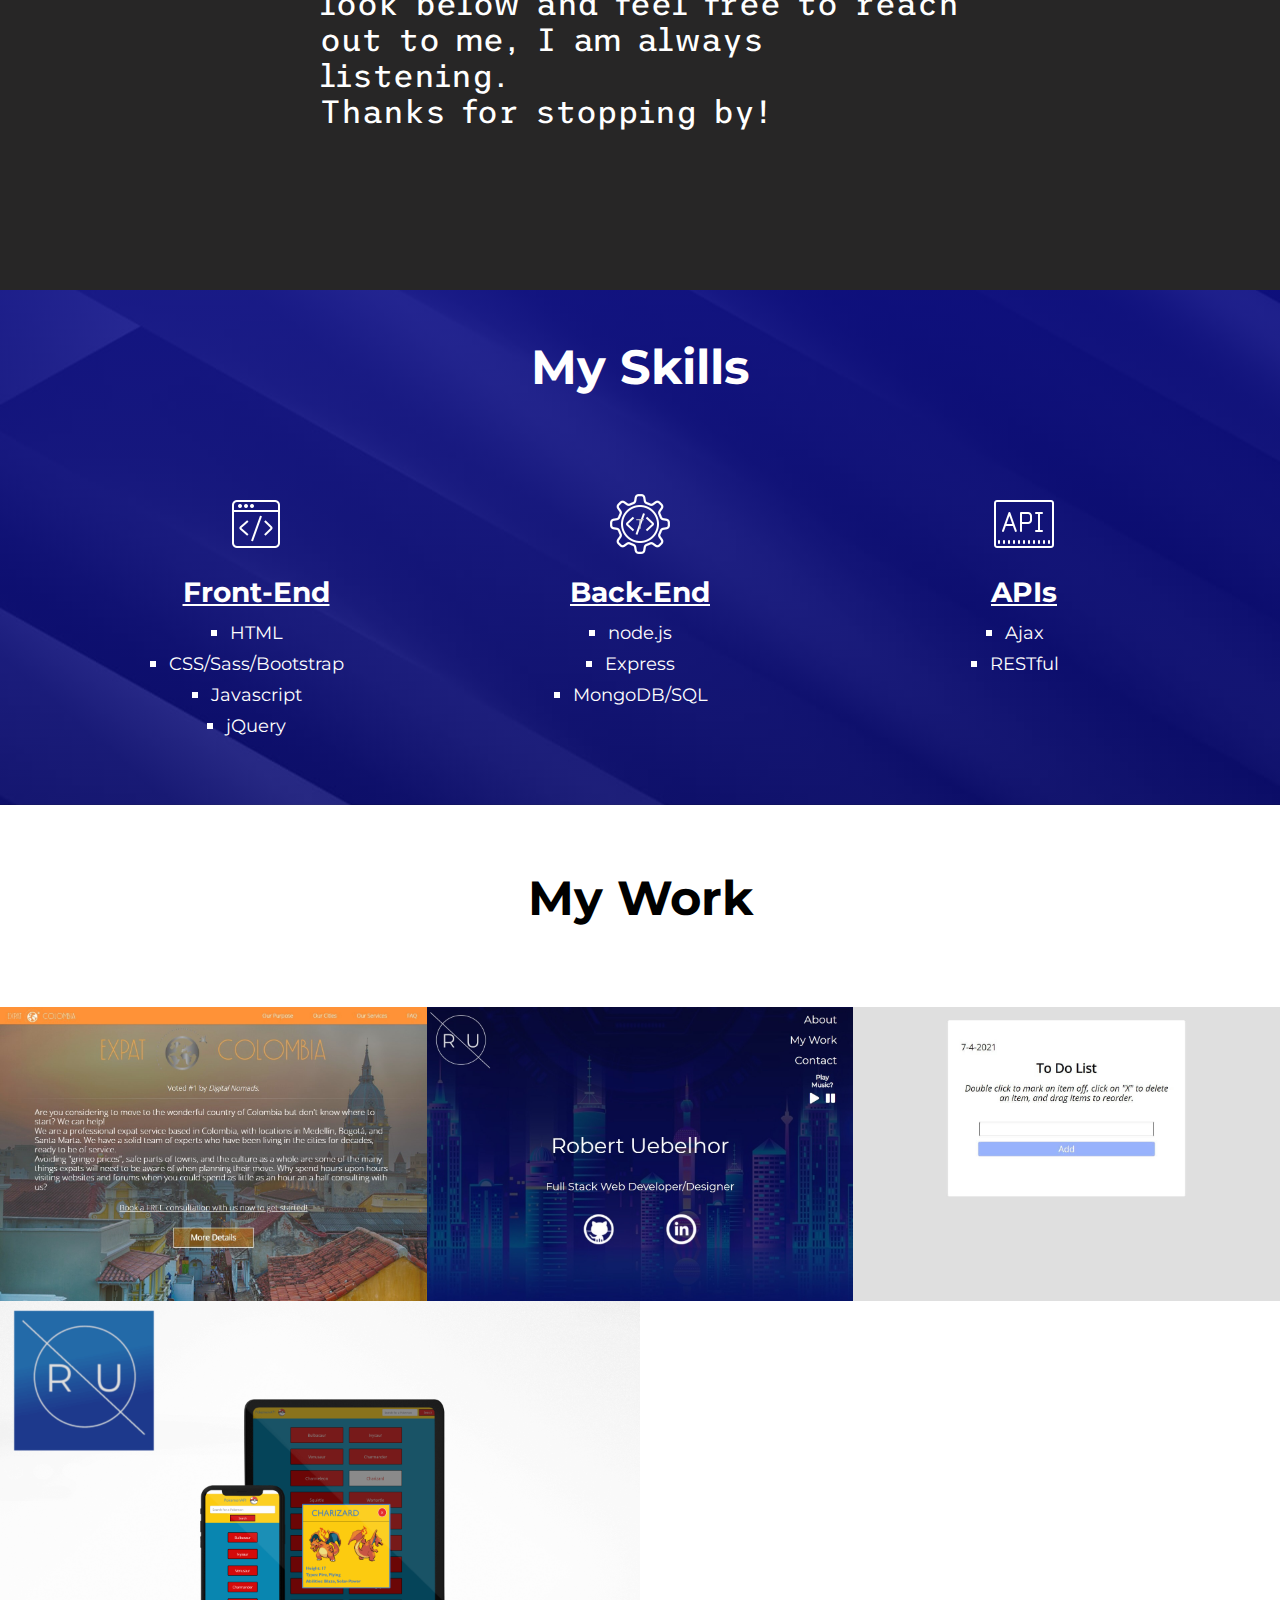
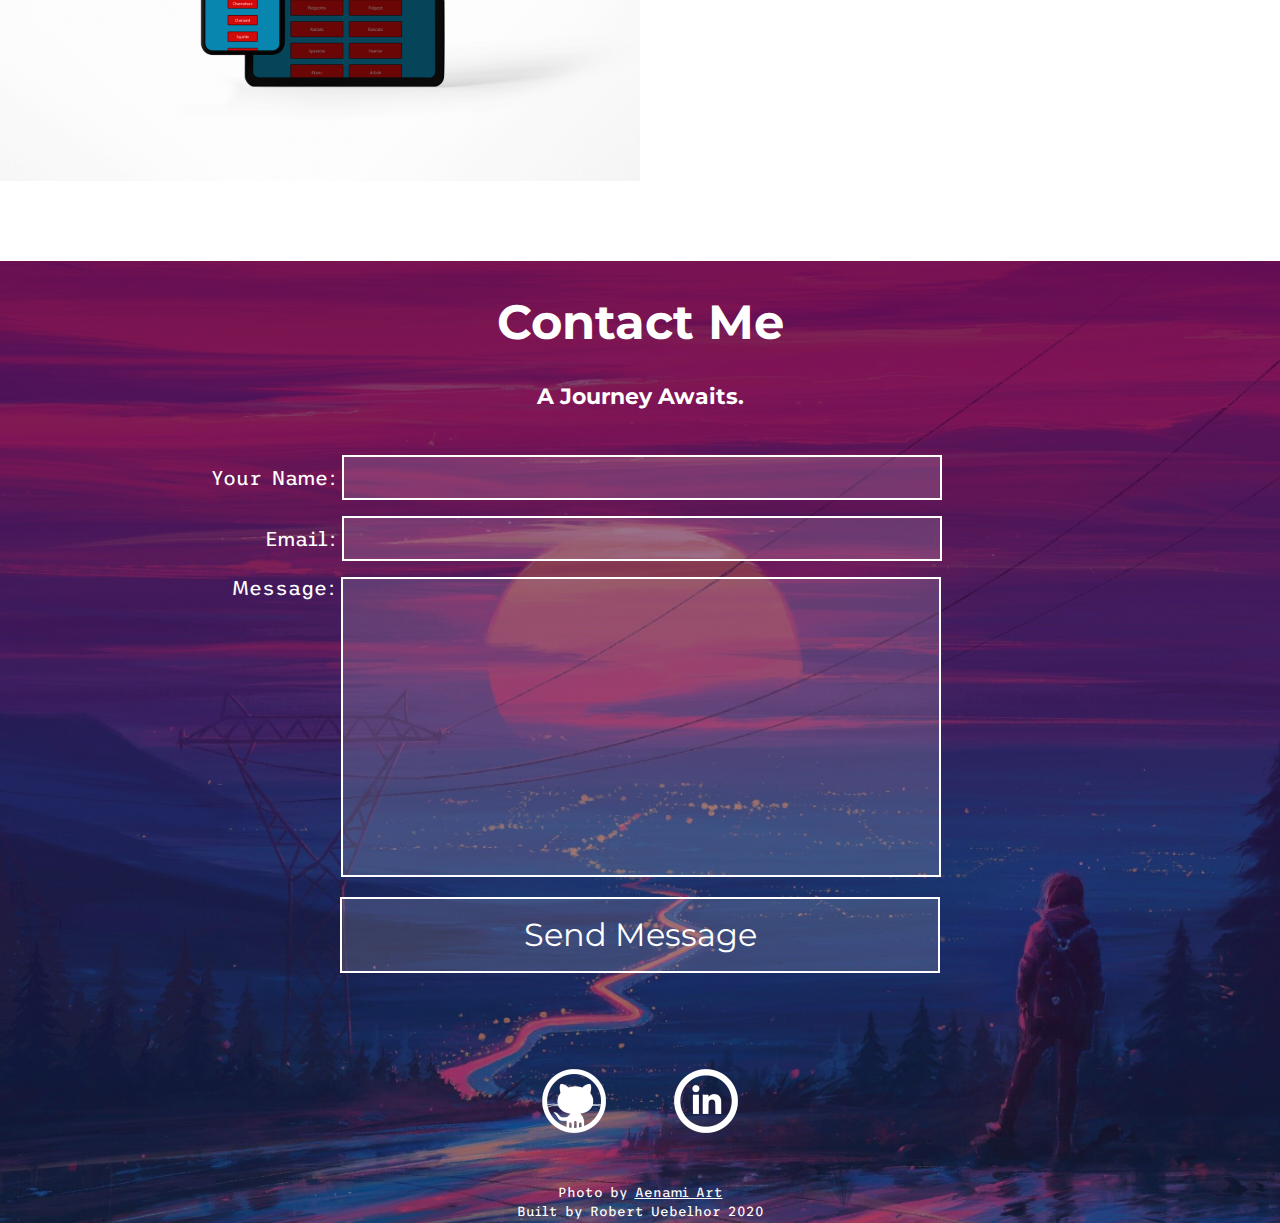
==== commit 209fbee2: "Update index.html" ====
--- a/index.html
+++ b/index.html
@@ -32,7 +32,7 @@
                     <a href="#about" role="menuitem" class="navigation-list__item"><span class="nav_border">About</span></a>
                 </li>
                 <li role="presentation">
-                  <a href="#whatIdo" role="menuitem" class="navigation-list__item"><span class="nav_border">What I Do</span></a>
+                  <a href="#whatIdo" role="menuitem" class="navigation-list__item"><span class="nav_border">My Skills</span></a>
               </li>
                 <li role="presentation">
                     <a href="#work" role="menuitem" class="navigation-list__item"><span class="nav_border">My Work</span></a>
@@ -55,7 +55,7 @@
 
     <div class="profile">
         <p class="profile__name">Robert Uebelhor</p>
-        <p class="profile__dev">Full Stack Web Developer/Designer</p>
+        <p class="profile__dev">Full Stack Web Developer</p>
         <ul class="social-media">
             <li>
                 <a title="Github"  href="https://github.com/Drxl95">
@@ -77,9 +77,9 @@
     <h1 class="about__title">About Me</h1>
         <div class="about__flex">  
             <p class="about__descr">
-               Hello and welcome to my site!  My name is Robert and I am a full-stack web developer/designer.  I am very ambitious and passionate about what
-              I do and am always looking to improve my skills and knowledge.  My passion lies in design, and I always enjoy coming up with new ideas and looks. 
-              On a personal level, I see my proffesion as merely a journey, where we travel together on the same shared path and learn new things in the process.
+               Hello and welcome to my site!  My name is Robert and I am a full-stack web developer.  I am very ambitious and passionate about what
+              I do and am always looking to improve my skills and knowledge.  
+              On a personal level, I see my profession as merely a journey, where we travel together on the same shared path and learn new things in the process.
           If you are interested in me or my work, please take a look below and feel free to reach out to me, I am always listening. <br> Thanks for stopping by! </p>
             <!-- <img class="portrait" src="https://via.placeholder.com/150" alt="portrait" > -->
         </div>
@@ -90,15 +90,14 @@
 <!--What I Do Section-->
 <section id="whatIdo">
   <div class="whatIdo__container">
-      <h1 class="whatIdo__title">What I Do</h1>
+      <h1 class="whatIdo__title">My Skills</h1>
     <ul class="whatIdo__list">
       <li class="whatIdo__li">
         <img  class="design__icon" src="img/frontend.png">
         <h1>Front-End</h1>
         <ul class="whatIdo__frontend">
           <li>HTML</li>
-          <li>CSS/Sass</li>
-          <li>Bootstrap</li>
+          <li>CSS/Sass/Bootstrap</li>
           <li>Javascript</li>
           <li>jQuery</li>
         </ul>
@@ -113,15 +112,6 @@
         </ul>
       </li>
       <li class="whatIdo__li">
-        <img class="design__icon" src="img/design.png">
-        <h1>Design</h1>
-        <ul class="whatIdo__design">
-          <li>UI/UX</li>
-          <li>Wordpress</li>
-          <li>gimp</li>
-        </ul>
-      </li>
-      <li class="whatIdo__li">
         <img  class="design__icon" src="img/api.png">
         <h1>APIs</h1>
         <ul class="whatIdo__api">
@@ -129,14 +119,7 @@
           <li>RESTful</li>
         </ul>
       </li>
-      <li class="whatIdo__li">
-        <img  class="design__icon" src="img/seo.png">
-        <h1>Other Skills</h1>
-        <ul class="whatIdo__other">
-          <li>SEO</li>
-          <li>Github</li>
-        </ul>
-      </li>
+      
     </ul>
   </div>
 </section>
--- a/CSS/style.css
+++ b/CSS/style.css
@@ -1,3 +1,4 @@
+
 /*
 * Prefixed by https://autoprefixer.github.io
 * PostCSS: v7.0.29,
@@ -139,8 +140,11 @@
 
 }
 .fa-play:hover {
-    filter: drop-shadow(0px 11px 11px #ffffff);
-    transition-duration: .7s;
+    -webkit-filter: drop-shadow(0px 11px 11px #ffffff);
+            filter: drop-shadow(0px 11px 11px #ffffff);
+    -webkit-transition-duration: .7s;
+         -o-transition-duration: .7s;
+            transition-duration: .7s;
 }
 
 .fa-pause {
@@ -148,8 +152,11 @@
 }
 
 .fa-pause:hover {
-    filter: drop-shadow(0px 11px 11px #ffffff);
-    transition-duration: .7s;
+    -webkit-filter: drop-shadow(0px 11px 11px #ffffff);
+            filter: drop-shadow(0px 11px 11px #ffffff);
+    -webkit-transition-duration: .7s;
+         -o-transition-duration: .7s;
+            transition-duration: .7s;
 }
 
 #top {
@@ -268,12 +275,18 @@
 .about__skills--list {
     list-style: none;
     font-family: var(--second-font);
-    padding-inline-start: 0;
+    -webkit-padding-start: 0;
+            padding-inline-start: 0;
     margin: 2rem;
     font-size: 1.35rem;
+    display: -webkit-box;
+    display: -ms-flexbox;
     display: flex;
-    flex-wrap: wrap;
-    justify-content: space-evenly;
+    -ms-flex-wrap: wrap;
+        flex-wrap: wrap;
+    -webkit-box-pack: space-evenly;
+        -ms-flex-pack: space-evenly;
+            justify-content: space-evenly;
     
 }
 
@@ -311,6 +324,8 @@
 
 /*What I Do*/
 #whatIdo {
+    background-image: -webkit-gradient( linear, left top, left bottom, from(rgba(12, 14, 151, 0.788)), to(rgba(16, 19, 175, 0.575))), url("../img/abstract-black.jpg");
+    background-image: -o-linear-gradient( rgba(12, 14, 151, 0.788), rgba(16, 19, 175, 0.575)), url("../img/abstract-black.jpg");
     background-image: linear-gradient( rgba(12, 14, 151, 0.788), rgba(16, 19, 175, 0.575)), url("../img/abstract-black.jpg");
     background-position: center;
     color: white;
@@ -323,10 +338,18 @@
 
 }
 .whatIdo__list {
+    display: -webkit-box;
+    display: -ms-flexbox;
     display: flex;
-    flex-direction: row;
-    flex-wrap: wrap;
-    justify-content: space-evenly;
+    -webkit-box-orient: horizontal;
+    -webkit-box-direction: normal;
+        -ms-flex-direction: row;
+            flex-direction: row;
+    -ms-flex-wrap: wrap;
+        flex-wrap: wrap;
+    -webkit-box-pack: space-evenly;
+        -ms-flex-pack: space-evenly;
+            justify-content: space-evenly;
     list-style: none;
     margin: 0;
     padding: 4rem;
@@ -342,10 +365,18 @@
 .whatIdo__design,
 .whatIdo__api,
 .whatIdo__other {
+    display: -webkit-box;
+    display: -ms-flexbox;
     display: flex;
-    flex-direction: column;
-    align-items: center;
-    padding-inline-start: 0rem;
+    -webkit-box-orient: vertical;
+    -webkit-box-direction: normal;
+        -ms-flex-direction: column;
+            flex-direction: column;
+    -webkit-box-align: center;
+        -ms-flex-align: center;
+            align-items: center;
+    -webkit-padding-start: 0rem;
+            padding-inline-start: 0rem;
     list-style: square;
 }
 
@@ -360,10 +391,19 @@
 }
 
 .whatIdo__li {
+    display: -webkit-box;
+    display: -ms-flexbox;
     display: flex;
-    flex-direction: column;
-    align-items: center;
-    flex: 1 1 100px;
+    -webkit-box-orient: vertical;
+    -webkit-box-direction: normal;
+        -ms-flex-direction: column;
+            flex-direction: column;
+    -webkit-box-align: center;
+        -ms-flex-align: center;
+            align-items: center;
+    -webkit-box-flex: 1;
+        -ms-flex: 1 1 100px;
+            flex: 1 1 100px;
 }
 
 .whatIdo__li h1 {
@@ -413,14 +453,24 @@
     position: absolute;
     top: 50%;
     left: 50%;
-    transform: translate(-50%, -50%);
+    -webkit-transform: translate(-50%, -50%);
+        -ms-transform: translate(-50%, -50%);
+            transform: translate(-50%, -50%);
+    display: -webkit-box;
+    display: -ms-flexbox;
     display: flex;
-    flex-direction: column;
-    box-shadow: 0 14px 28px rgba(0,0,0,0.25), 0 10px 10px rgba(0,0,0,0.22);
+    -webkit-box-orient: vertical;
+    -webkit-box-direction: normal;
+        -ms-flex-direction: column;
+            flex-direction: column;
+    -webkit-box-shadow: 0 14px 28px rgba(0,0,0,0.25), 0 10px 10px rgba(0,0,0,0.22);
+            box-shadow: 0 14px 28px rgba(0,0,0,0.25), 0 10px 10px rgba(0,0,0,0.22);
     font-size: 1.5rem;
     font-family: var(--main-font);
-    animation-name: animatemodal;
-    animation-duration: 0.4s;
+    -webkit-animation-name: animatemodal;
+            animation-name: animatemodal;
+    -webkit-animation-duration: 0.4s;
+            animation-duration: 0.4s;
     max-height: calc(100vh - 100px);
     overflow: auto;
     
@@ -445,9 +495,16 @@
       margin-bottom: 2rem;
   }
   .buttons {
+    display: -webkit-box;
+    display: -ms-flexbox;
     display: flex;
-    flex-direction: row;
-    justify-content: space-evenly;
+    -webkit-box-orient: horizontal;
+    -webkit-box-direction: normal;
+        -ms-flex-direction: row;
+            flex-direction: row;
+    -webkit-box-pack: space-evenly;
+        -ms-flex-pack: space-evenly;
+            justify-content: space-evenly;
     margin-top: 2rem;
     width: 100%;
   }
@@ -466,12 +523,15 @@
 .buttons a:focus {
     background-color: rgb(39, 38, 38);
     color: white;
+    -webkit-transition: .5s;
+    -o-transition: .5s;
     transition: .5s;
 }
 
   
 #close-btn {
-    align-self: flex-end;
+    -ms-flex-item-align: end;
+        align-self: flex-end;
     padding: .5rem;
   }
   
@@ -498,12 +558,17 @@
   }
   
   .row {
+    display: -webkit-box;
+    display: -ms-flexbox;
     display: flex;
-    flex-wrap: wrap;
+    -ms-flex-wrap: wrap;
+        flex-wrap: wrap;
   }
   
   .column {
-    flex: 100%;
+    -webkit-box-flex: 100%;
+        -ms-flex: 100%;
+            flex: 100%;
     max-width: 100%;
   }
   
@@ -531,6 +596,8 @@
     height: 100%;
     width: 100%;
     opacity: 0;
+    -webkit-transition: 0.5s ease;
+    -o-transition: 0.5s ease;
     transition: 0.5s ease;
     background-color: black;
     cursor: pointer;
@@ -547,7 +614,8 @@
     position: absolute;
     top: 50%;
     left: 50%;
-    transform: translate(-50%, -50%);
+    -webkit-transform: translate(-50%, -50%);
+            transform: translate(-50%, -50%);
     -ms-transform: translate(-50%, -50%);
     text-align: center;
   }
@@ -555,7 +623,9 @@
   /* Tablet Styles */
   @media only screen and (min-width: 480px) {
       .column {
-        flex: 50%;
+        -webkit-box-flex: 50%;
+            -ms-flex: 50%;
+                flex: 50%;
         max-width: 50%;
       }
   }
@@ -564,7 +634,9 @@
   /* Desktop Styles */
   @media only screen and (min-width: 1024px) {
       .column {
-        flex: 33.3%;
+        -webkit-box-flex: 33.3%;
+            -ms-flex: 33.3%;
+                flex: 33.3%;
        /*👉 max-width: 33.3%;👈*/
       }
   }
@@ -607,7 +679,8 @@
 }
 input:focus,
 textarea:focus {
-    box-shadow:0px 0px 25px 6px white;
+    -webkit-box-shadow:0px 0px 25px 6px white;
+            box-shadow:0px 0px 25px 6px white;
 
 }
 
@@ -826,6 +899,17 @@
 
 }
 
+@-webkit-keyframes animatemodal {
+    from {
+      top: -300px;
+      opacity: 0;
+    }
+    to {
+      top: 50%;
+      opacity: 1;
+    }
+  }
+
 @keyframes animatemodal {
     from {
       top: -300px;
@@ -949,6 +1033,8 @@
             width: 400px;
             height: 255px; 
           display: inline-block;
+          -webkit-transition: opacity ease-out 450ms;
+          -o-transition: opacity ease-out 450ms;
           transition: opacity ease-out 450ms;
         }
 
@@ -1425,14 +1511,7 @@
         width:62px;
         height: 62px;
     }
-    .grid__item1 {
-        -ms-grid-row: 1;
-        -ms-grid-column: 1;                
-    }
-    .grid__item2 {
-        -ms-grid-row: 3;
-        -ms-grid-column: 1;                
-    }
+
 }
 @media only screen and (max-width: 700px) {
     #top {
@@ -1543,14 +1622,7 @@
         width:62px;
         height: 62px;
     }
-    .grid__item1 {
-        -ms-grid-row: 1;
-        -ms-grid-column: 1;                
-    }
-    .grid__item2 {
-        -ms-grid-row: 3;
-        -ms-grid-column: 1;                
-    }
+
 }
 
 @media only screen and (max-width: 650px) {
@@ -1693,14 +1765,7 @@
         width:52px;
         height: 52px;
     }
-    .grid__item1 {
-        -ms-grid-row: 1;
-        -ms-grid-column: 1;                
-    }
-    .grid__item2 {
-        -ms-grid-row: 3;
-        -ms-grid-column: 1;                
-    }
+
 } 
 
 @media only screen and (max-width: 500px) {
@@ -1708,7 +1773,10 @@
         padding: 0;
     }
     .whatIdo__list {
-        flex-direction: column;
+        -webkit-box-orient: vertical;
+        -webkit-box-direction: normal;
+            -ms-flex-direction: column;
+                flex-direction: column;
     }
     .design__icon {
         width: 72px;
@@ -2108,4 +2176,3 @@
 
 
 
-
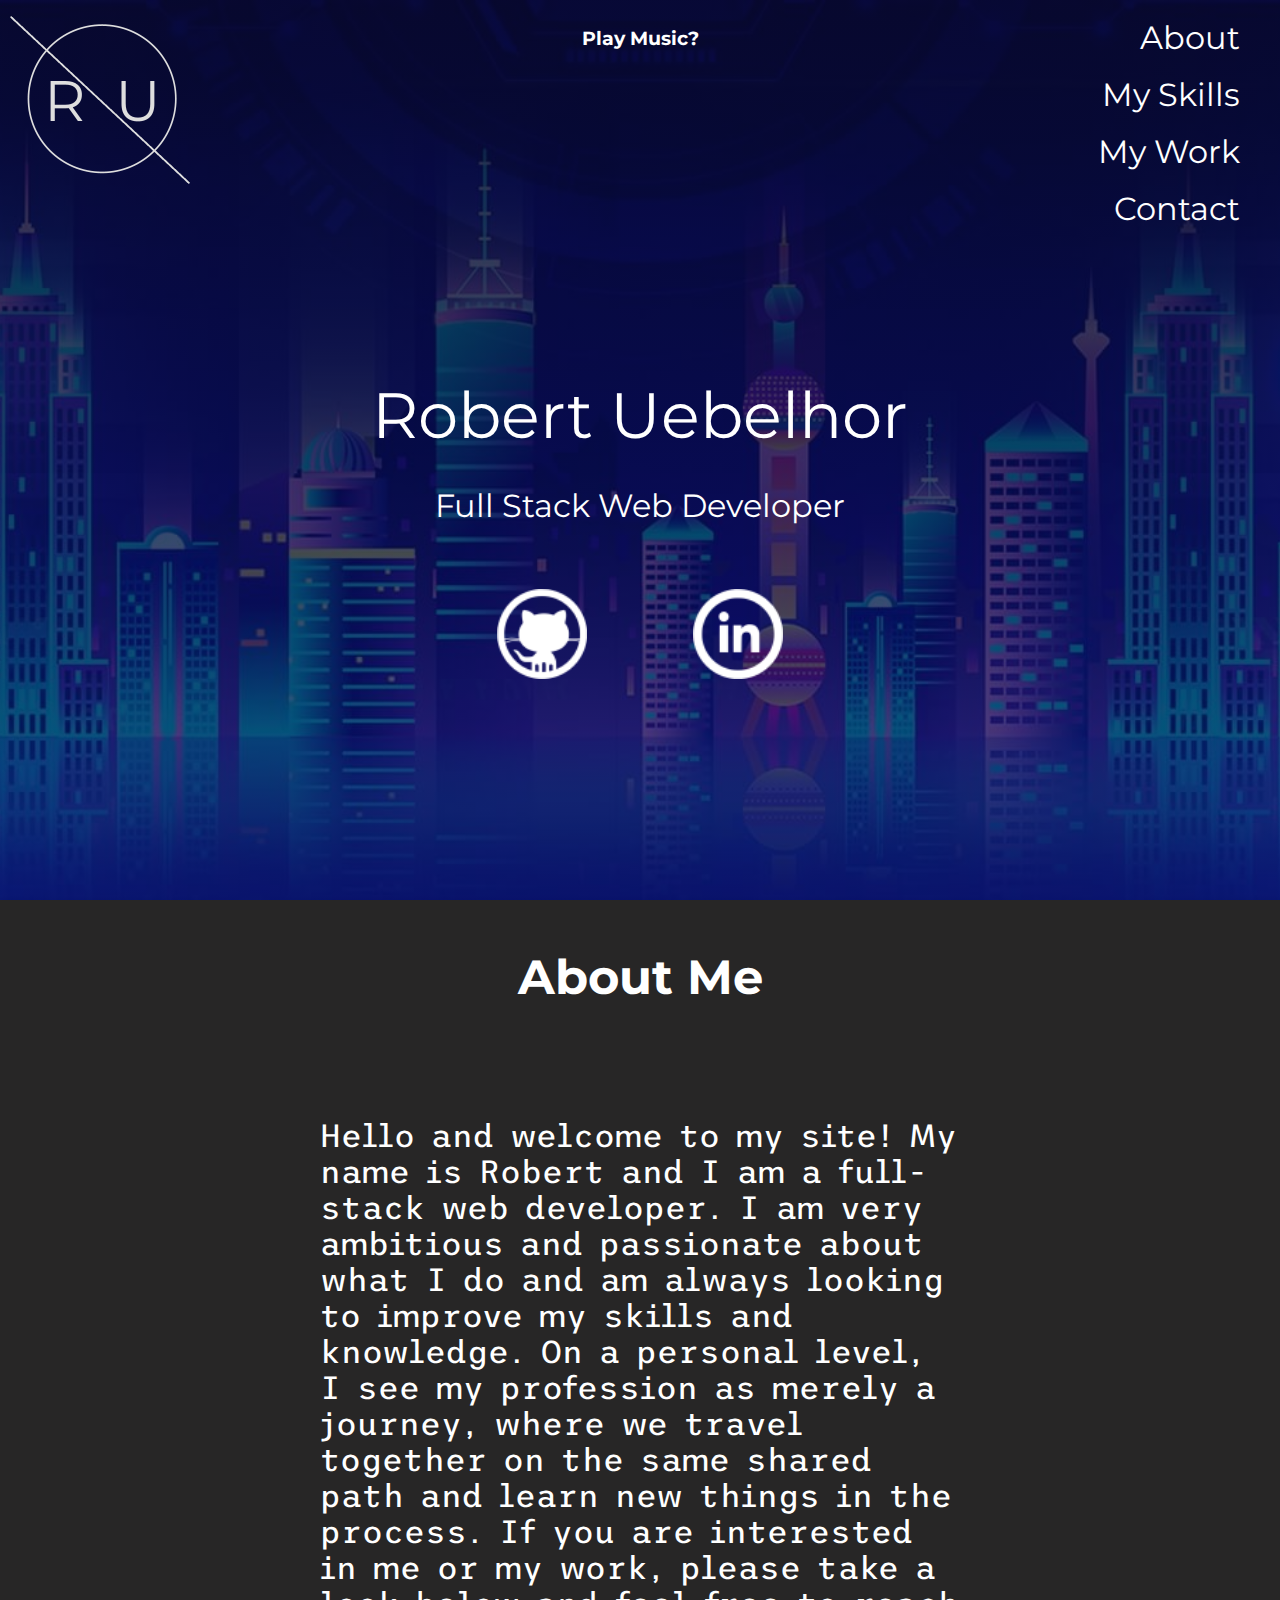
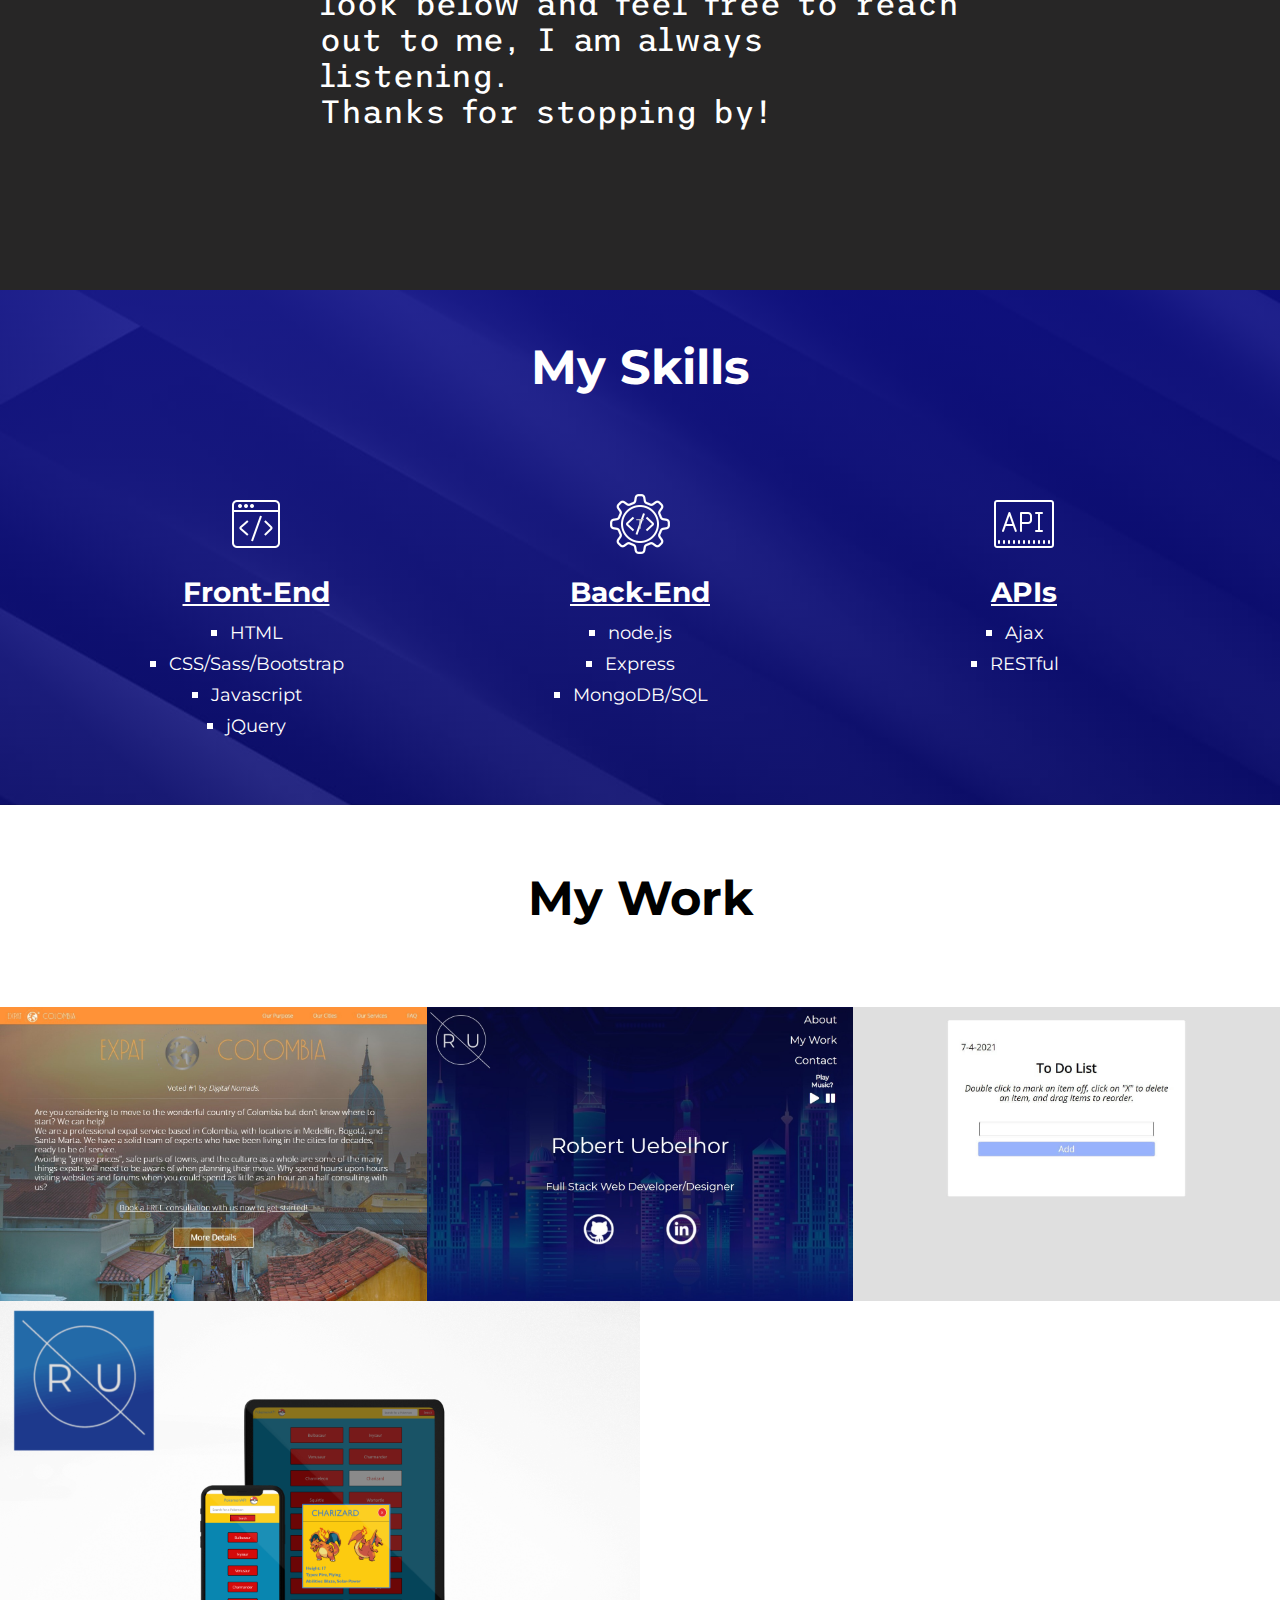
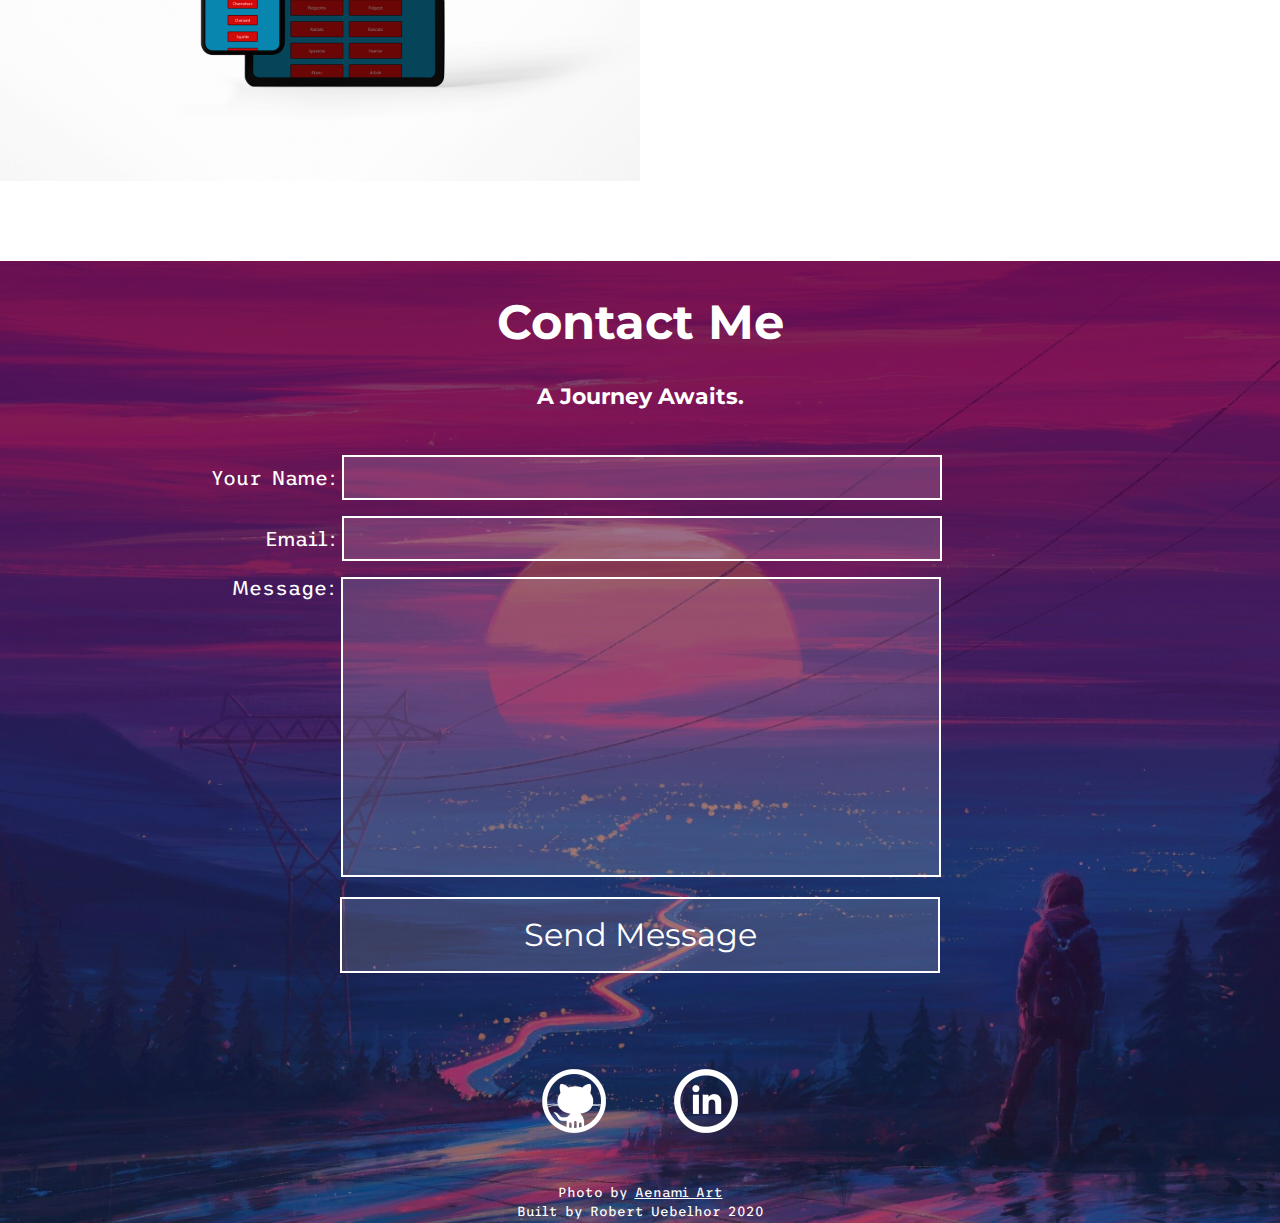
==== commit 7e588937: "changed positioning of music element" ====
--- a/index.html
+++ b/index.html
@@ -24,10 +24,20 @@
 
 <body>
 <section id="top">  
+  <!-- <div style="position:absolute;">
+
+  </div>
+  <audio id="player" src="media/01 Eternal.mp3"></audio>
+<div id="play-music">
+  <h3>Play Music?</h3>
+  <i class="fas fa-play fa-2x" class="play-music-button" onclick="document.getElementById('player').play()"></i>
+  <i class="fas fa-pause fa-2x" class="pause-music-button" onclick="document.getElementById('player').pause()"></i>    
+</div> -->
+          
     <header class="page-header">
         <img class="page-header__item" src="img/favicon.png" alt="logo"> 
         <nav class="main-navigation page-header__item">
-            <ul role="menubar" class="navigation-list">
+            <ul id="navBarLists" role="menubar" class="navigation-list">
                 <li role="presentation">
                     <a href="#about" role="menuitem" class="navigation-list__item"><span class="nav_border">About</span></a>
                 </li>
@@ -40,6 +50,8 @@
                 <li role="presentation">
                     <a href="#contact" role="menuitem" class="navigation-list__item"><span class="nav_border">Contact</span></a>
                 </li> 
+           
+  
                 <li role="presentation">
                     <audio id="player" src="media/01 Eternal.mp3"></audio>
 <div id="play-music">
--- a/CSS/style.css
+++ b/CSS/style.css
@@ -127,7 +127,11 @@
     font-size: 1rem;
     width: 10%;
     margin: 0;
-    float: right;
+    -webkit-transform: translate(-50%,-50%);
+    transform: translate(-50%,-50%);
+    position: absolute;
+    top: 6%;
+    left: 50%;
 }
 #play-music h3 {
     margin-top: 0;
@@ -163,7 +167,7 @@
     background-image: -o-linear-gradient( rgba(8, 8, 37, 0.8), rgba(0, 15, 80, 0.0.765)), url("../img/pic2.jpg");
     background-image: -o-linear-gradient( rgba(8, 8, 37, 0.8), rgba(0, 15, 80, 0.765)), url("../img/pic2.jpg");
     background-image: -webkit-gradient( linear, left top, left bottom, from(rgba(8, 8, 37, 0.8)), to(rgba(0, 15, 80, 0.765))), url("../img/pic2.jpg");
-    background-image: linear-gradient( rgba(8, 8, 37, 0.8), rgba(0, 15, 80, 0.765)), url("../img/pic2.jpg");
+    background-image: linear-gradient( rgba(8, 8, 37, 0.85), rgba(0, 15, 80, 0.675)), url("../img/pic2.jpg");
     background-repeat: no-repeat;
     background-position: center bottom;
     background-size: cover;
@@ -183,6 +187,7 @@
 .profile__name {
     padding-top: 7rem;
     font-size: 4rem;
+    margin-bottom: 2rem;
     font-family: var(--main-font);
 }
 .profile__dev {
@@ -191,7 +196,7 @@
 
 }
 .social-media {
-    margin-top: 8rem;
+    margin-top: 3rem;
     padding-bottom: 2rem;
     -webkit-padding-start: 0%;
             padding-inline-start: 0%;
@@ -199,7 +204,7 @@
 .social-media li {
     display: inline-block;
     list-style: none;
-    margin: 0 6%;
+    margin: 0 4%;
 }
 
 .social-media img {
@@ -1625,17 +1630,27 @@
 
 }
 
-@media only screen and (max-width: 650px) {
+/*👉@media only screen and (max-width: 650px) {
     #play-music {
         width: 60%;
         padding-left: 7rem;
     }
-}
+}👈*/
 
 @media only screen and (max-width: 600px) {
     #play-music {
-        width: 35%;
+    /*👉    width: 35%;👈*/
         padding-left: 0rem;
+    }
+    #play-music h3 {
+        font-size: 1rem;
+    }
+
+    .fa-play {
+        margin-right: .5rem;
+    }
+    .fa-play, .fa-pause {
+        font-size: 1.65rem;
     }
     #top {
         min-height: 600px;
@@ -1769,6 +1784,22 @@
 } 
 
 @media only screen and (max-width: 500px) {
+    #play-music {
+        /*👉top: 29%;
+        left: 85%;👈*/
+        position: static;
+        margin-top: 2rem;
+        width: 30%;
+    }
+    #play-music h3 {
+        font-size: .85rem;
+    }
+    .fa-play {
+        margin-right: .25rem;
+    }
+    .fa-play, .fa-pause {
+        font-size: 1.25rem;
+    }
     .page-header {
         padding: 0;
     }
@@ -1798,15 +1829,19 @@
     }
 }
 
-@media only screen and (max-width: 454px) {
+/*👉@media only screen and (max-width: 454px) {
     #play-music {
         width: 60%;
     }
 
-}
+}👈*/
 
 @media only screen and (max-width: 400px) {
    
+    #play-music {
+        top: 27%;
+    }
+
     #top {
         min-height: 600px; 
         
@@ -1931,6 +1966,10 @@
         min-height: 600px; 
         /* min-height: auto;  change by amit */
     }
+    #play-music {
+        top: 25%;
+        left: 82%;
+    }
     
     .page-header {
         padding-right: 1rem;
@@ -2042,8 +2081,13 @@
     width:52px;
     height: 52px;
 }
-
 } 
+
+@media only screen and (max-width: 320px) {
+    #play-music {
+        width: 45%;
+    }
+}
 
 
 @media only screen and (max-width: 255px) {
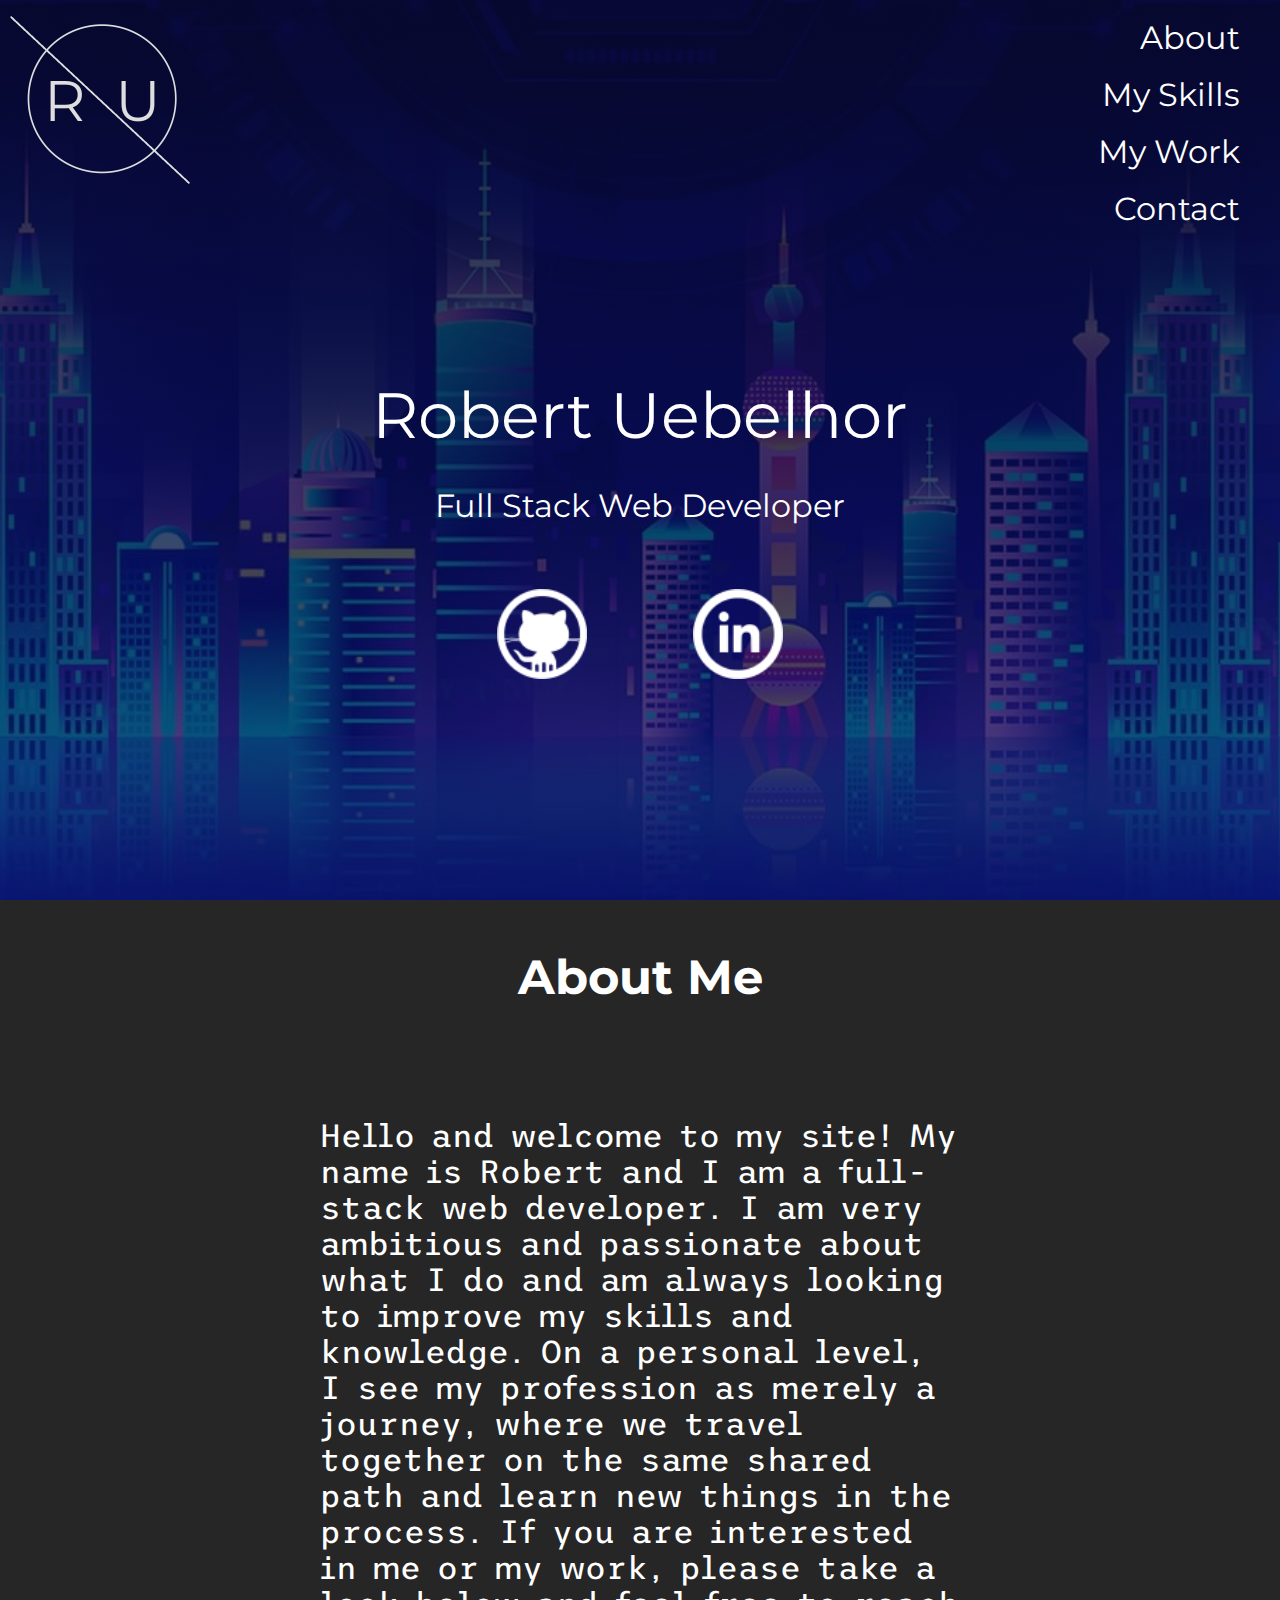
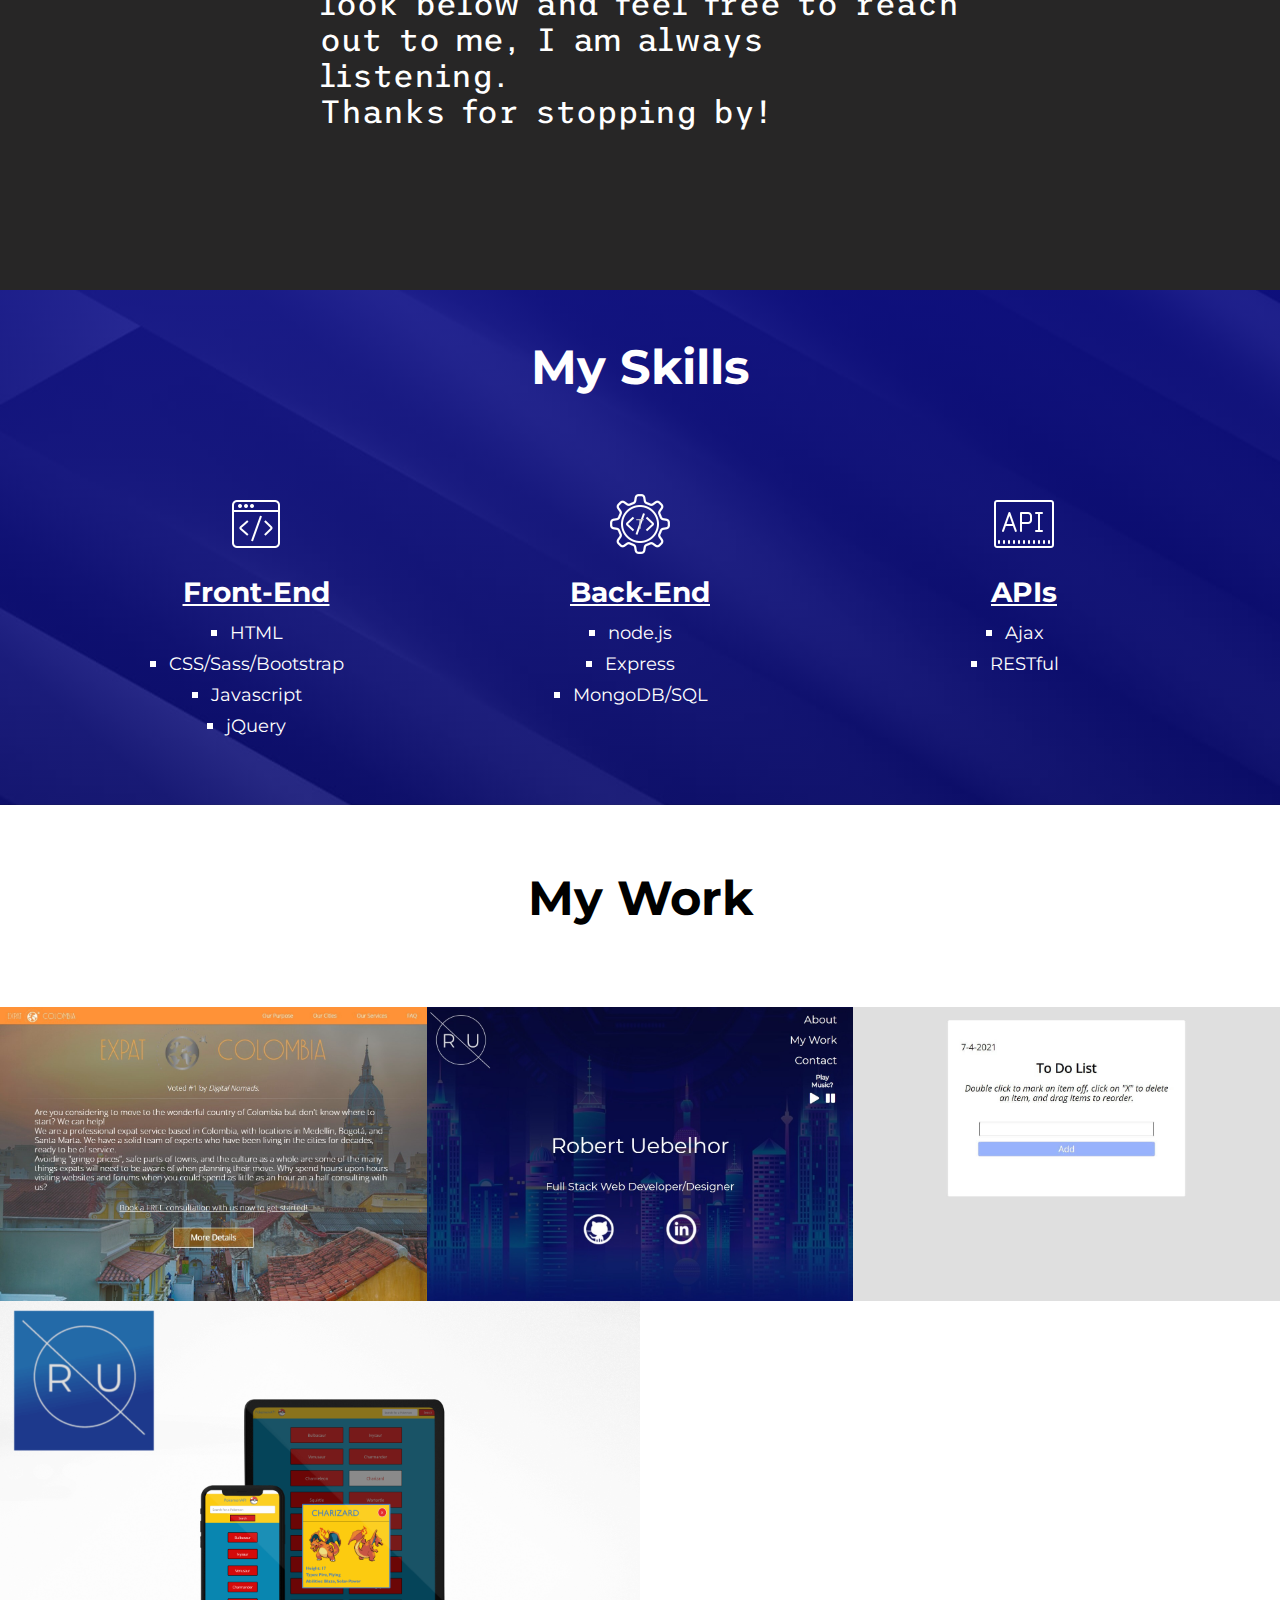
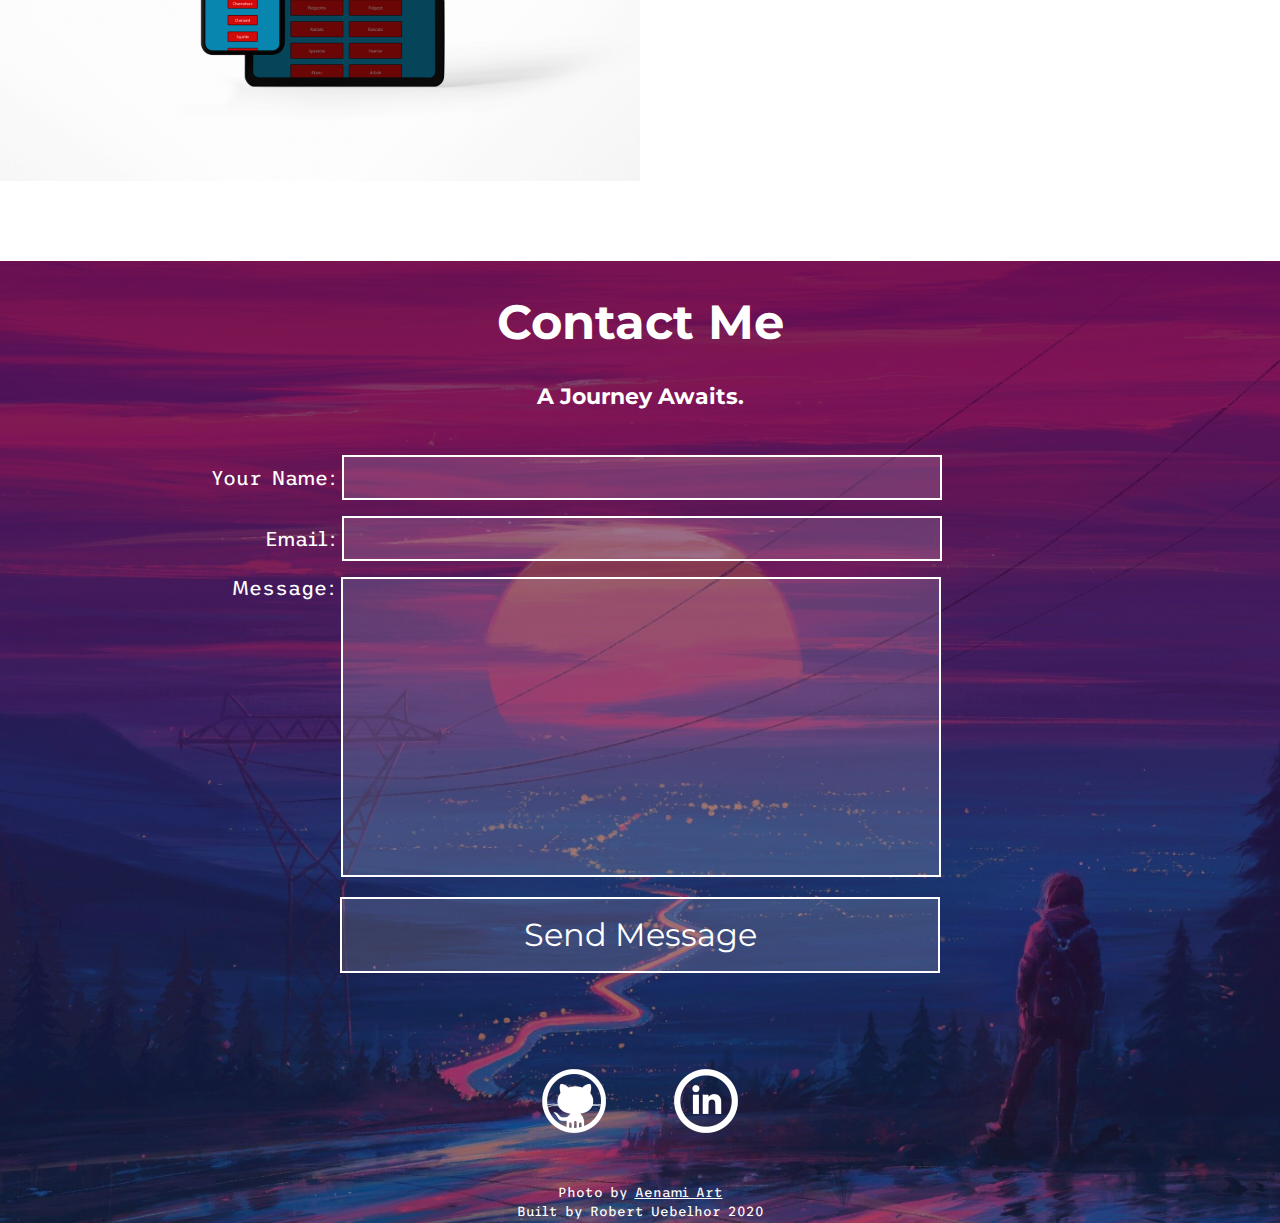
==== commit a732d0b6: "Update index.html" ====
--- a/index.html
+++ b/index.html
@@ -23,17 +23,7 @@
 
 
 <body>
-<section id="top">  
-  <!-- <div style="position:absolute;">
-
-  </div>
-  <audio id="player" src="media/01 Eternal.mp3"></audio>
-<div id="play-music">
-  <h3>Play Music?</h3>
-  <i class="fas fa-play fa-2x" class="play-music-button" onclick="document.getElementById('player').play()"></i>
-  <i class="fas fa-pause fa-2x" class="pause-music-button" onclick="document.getElementById('player').pause()"></i>    
-</div> -->
-          
+<section id="top"> 
     <header class="page-header">
         <img class="page-header__item" src="img/favicon.png" alt="logo"> 
         <nav class="main-navigation page-header__item">
@@ -50,16 +40,14 @@
                 <li role="presentation">
                     <a href="#contact" role="menuitem" class="navigation-list__item"><span class="nav_border">Contact</span></a>
                 </li> 
-           
-  
-                <li role="presentation">
+                <!-- <li role="presentation">
                     <audio id="player" src="media/01 Eternal.mp3"></audio>
 <div id="play-music">
     <h3>Play Music?</h3>
     <i class="fas fa-play fa-2x" class="play-music-button" onclick="document.getElementById('player').play()"></i>
     <i class="fas fa-pause fa-2x" class="pause-music-button" onclick="document.getElementById('player').pause()"></i>    
 </div>
-                </li>   
+                </li>    -->
             </ul>
         </nav>
     </header>
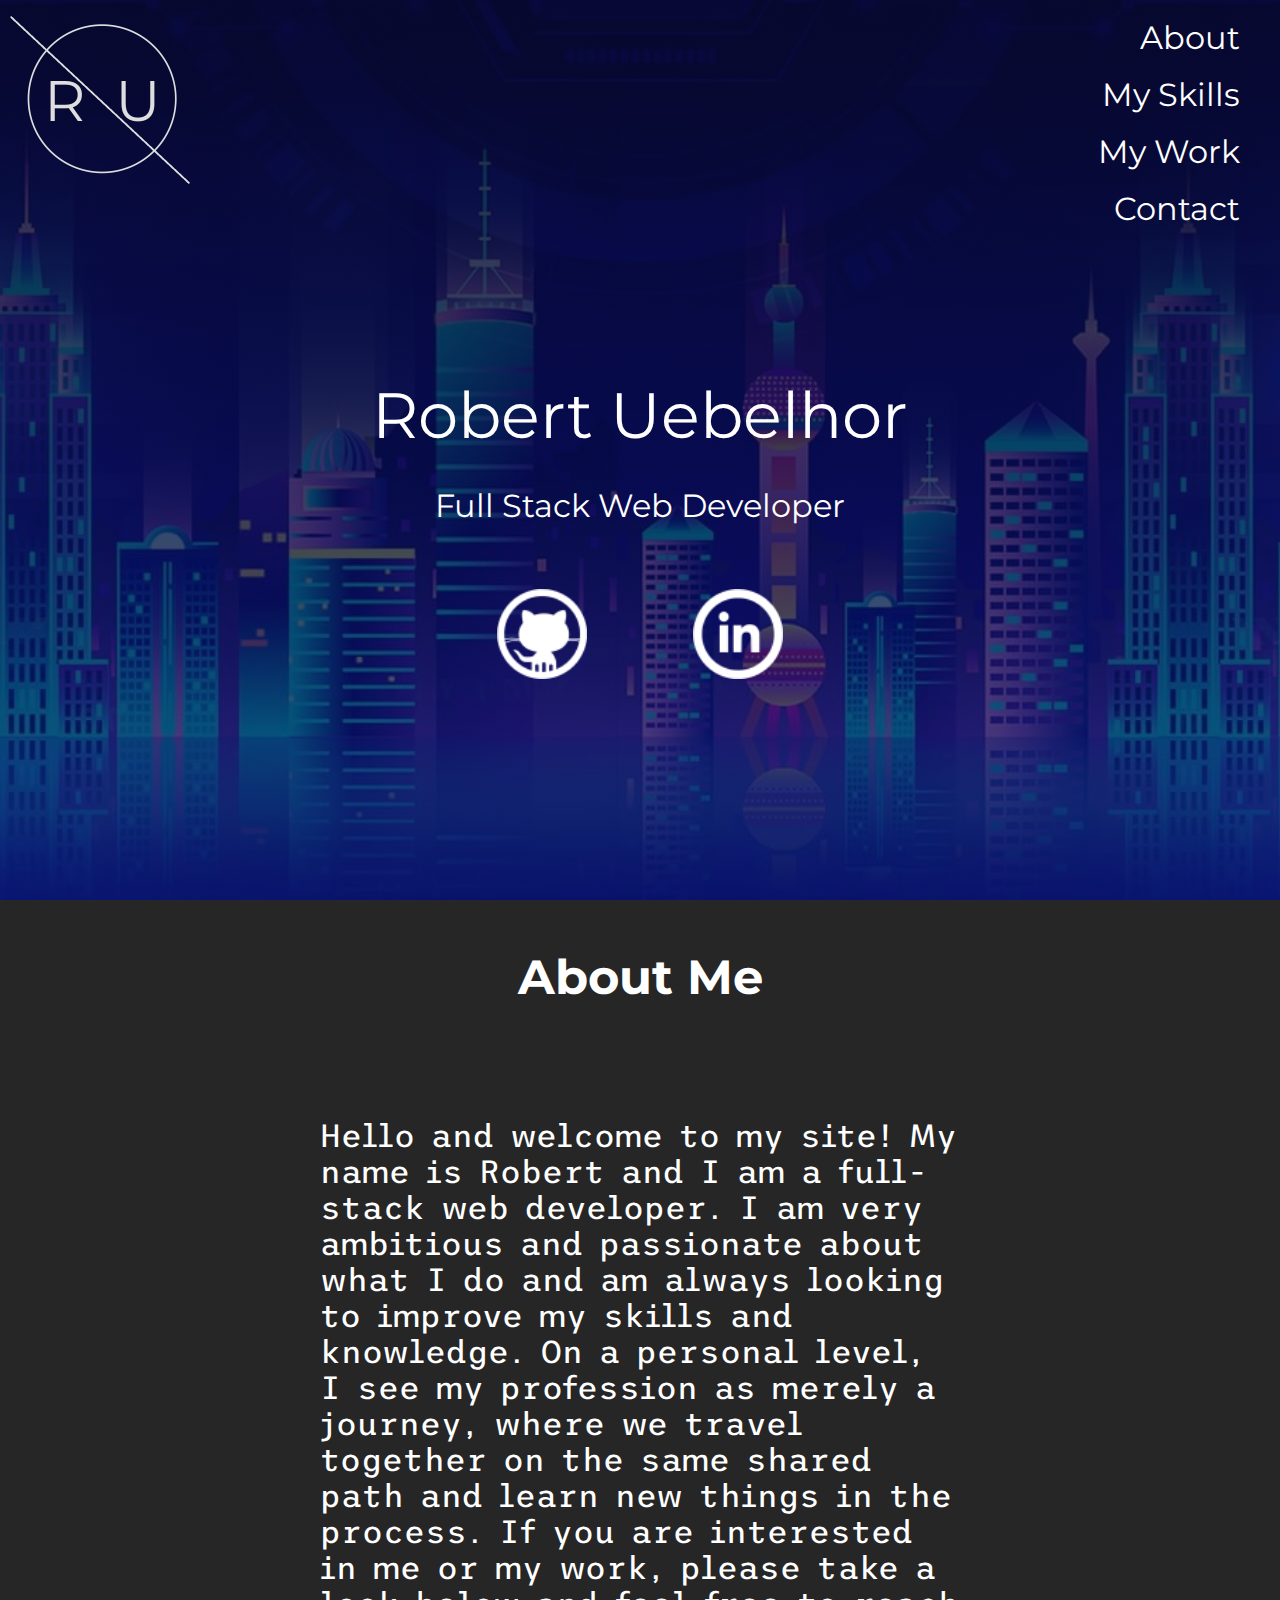
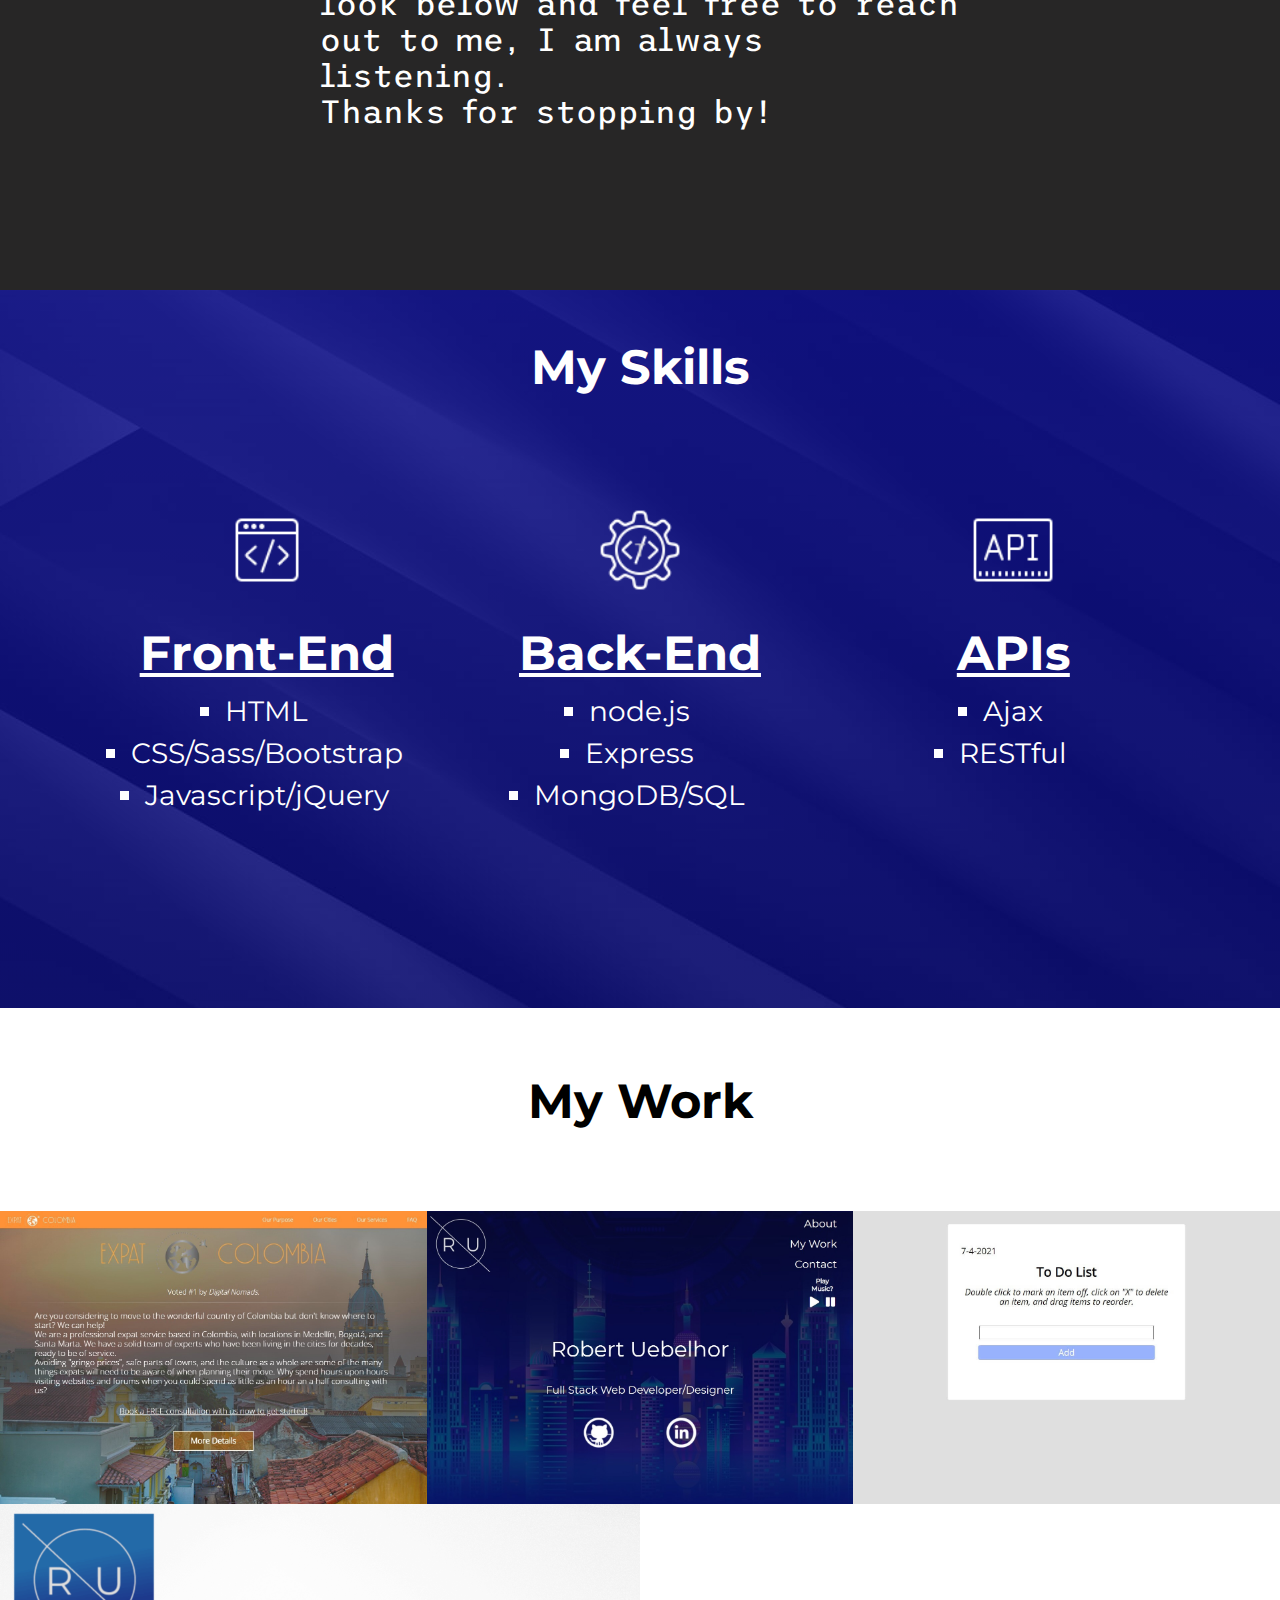
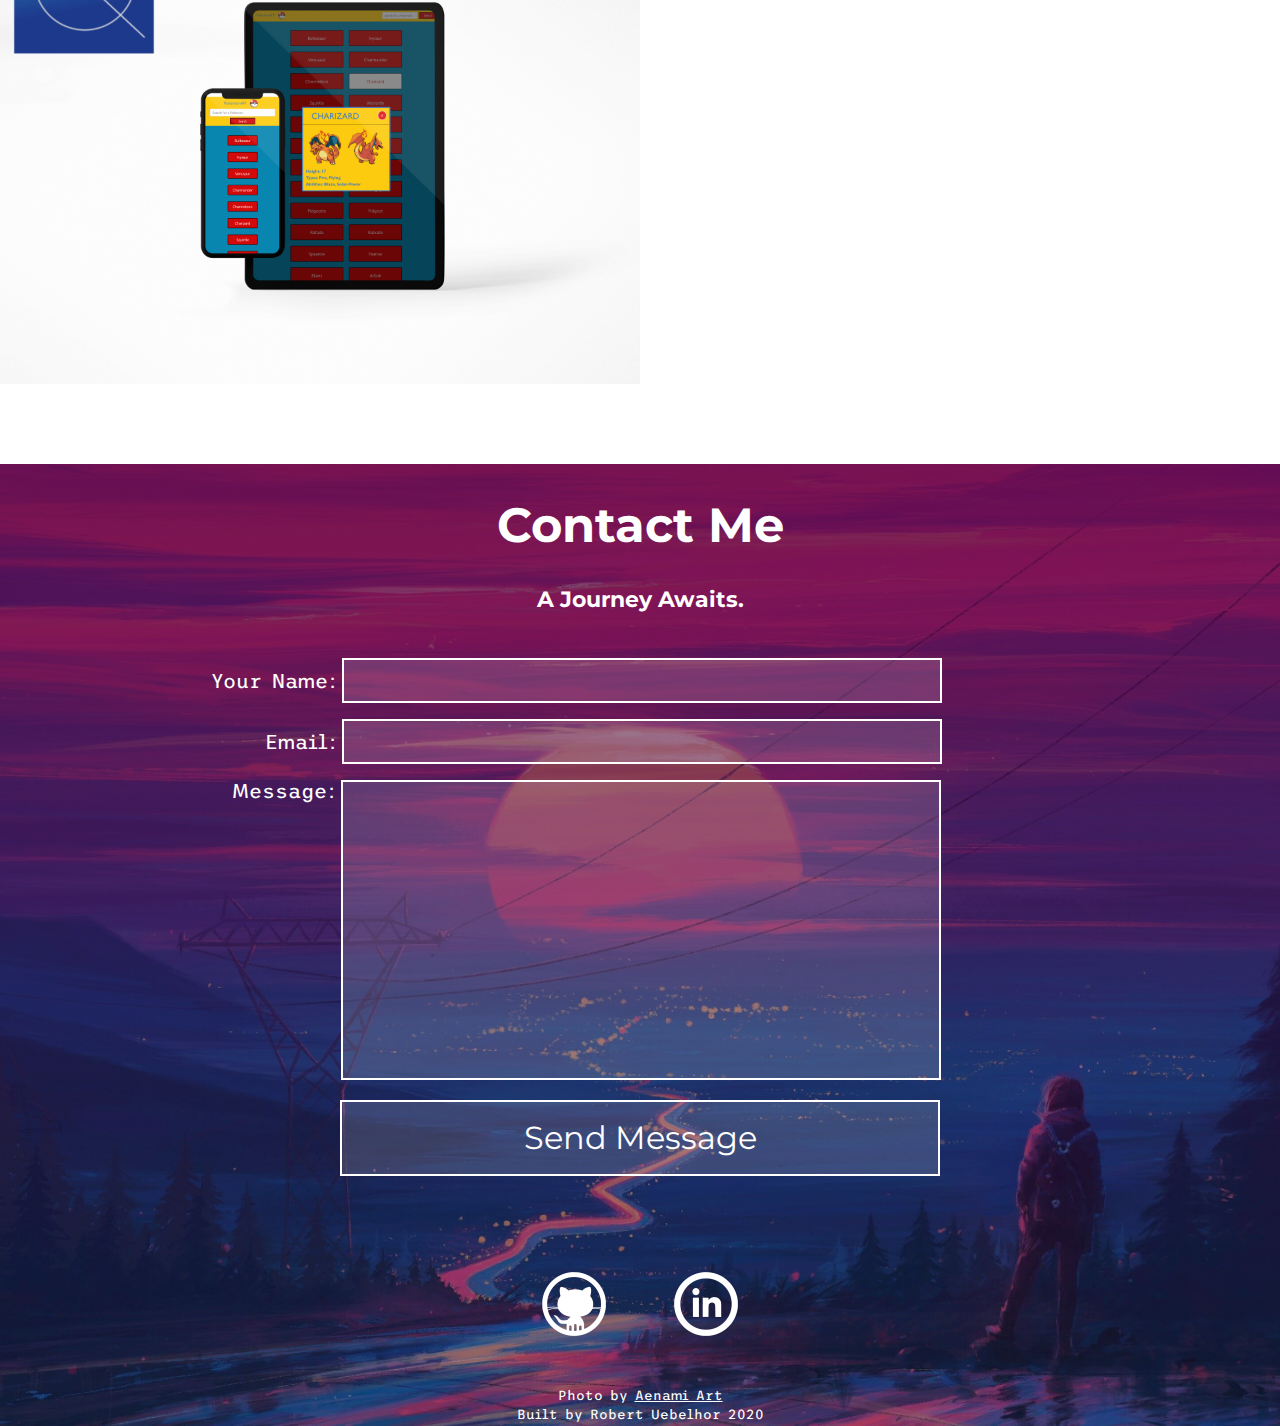
==== commit cfedc2a9: "added alt img, removed bad jquery code" ====
--- a/index.html
+++ b/index.html
@@ -13,7 +13,7 @@
 <link href="https://fonts.googleapis.com/css2?family=Montserrat&display=swap" rel="stylesheet">
     <link rel="shortcut icon" href="img/shortcut.png" type="image/x-icon" />
     <link href="https://cdnjs.cloudflare.com/ajax/libs/normalize/8.0.1/normalize.min.css" rel="normalize">
-    <link href="https://fonts.googleapis.com/css?family=Antic" rel="stylesheet">
+    <link rel="stylesheet" href="https://use.fontawesome.com/releases/v5.7.2/css/all.css">
     <link rel="stylesheet" type="text/css" href="CSS/style.css">
 
 
@@ -40,18 +40,30 @@
                 <li role="presentation">
                     <a href="#contact" role="menuitem" class="navigation-list__item"><span class="nav_border">Contact</span></a>
                 </li> 
-                <!-- <li role="presentation">
+              </ul>
+                <label id="burger-show" for="menu"><span></span><i id="burger-icon" class="fas fa-bars"></i>
+                  <input type="checkbox" id="menu">
+                  <div id="nav">
+                  <ul>
+                    <li><a href="#about">About</a></li>
+                    <li><a href="#whatIdo">My Skills</a></li>
+                    <li><a href="#work">My Work</a></li>
+                    <li><a href="#contact">Contact</a></li>
+                  </ul>
+                  </div>
+                </label>
+           
+        </nav>
+    </header>
+
+                  <!-- 
                     <audio id="player" src="media/01 Eternal.mp3"></audio>
 <div id="play-music">
     <h3>Play Music?</h3>
     <i class="fas fa-play fa-2x" class="play-music-button" onclick="document.getElementById('player').play()"></i>
     <i class="fas fa-pause fa-2x" class="pause-music-button" onclick="document.getElementById('player').pause()"></i>    
 </div>
-                </li>    -->
-            </ul>
-        </nav>
-    </header>
-
+                    -->
 
     <div class="profile">
         <p class="profile__name">Robert Uebelhor</p>
@@ -98,8 +110,7 @@
         <ul class="whatIdo__frontend">
           <li>HTML</li>
           <li>CSS/Sass/Bootstrap</li>
-          <li>Javascript</li>
-          <li>jQuery</li>
+          <li>Javascript/jQuery</li>
         </ul>
       </li>
       <li class="whatIdo__li">
@@ -133,7 +144,7 @@
 <div  class="mCustomScrollbar" data-mcs-theme="dark" id="modal-background">
   <div id="modal">
     <span id="close-btn">×</span>
-    <img class="modal-img" src="img/mockup.png">
+    <img class="modal-img" src="img/mockup.png" alt="expatcolombia">
     <h2 class="modal-title">Expat Colombia</h2>
   <div class="modal-text">
     <h3>Description</h3>
@@ -188,7 +199,7 @@
   <div class="column">
     <a id="open-btn">
       <div class="container">
-        <img src="img/colo-1280-1024.jpg" class="image">
+        <img src="img/colo-1280-1024.jpg" class="image" alt="expatcolombia.com">
         <div class="overlay">
           <div class="text">Expat Colombia</div>
         </div>
@@ -198,7 +209,7 @@
   <div class="column">
     <a href="https://github.com/Drxl95/PortfolioWebsite-2">
       <div class="container">
-        <img src="img/personal_ss.jpg" class="image">
+        <img src="img/personal_ss.jpg" class="image" alt="roberuebelhor.com">
         <div class="overlay">
           <div class="text">Personal Site made with HTML, CSS, and JS</div>
         </div>
@@ -208,7 +219,7 @@
   <div class="column">
     <a href="https://github.com/Drxl95/To-Do-List">
       <div class="container">
-        <img src="img/to-do-list-img..jpg" class="image">
+        <img src="img/to-do-list-img..jpg" class="image" alt="to-do-list-api">
         <div class="overlay">
           <div class="text">Simple To Do List App <br> HTML, CSS, JS, jQuery</div>
         </div>
@@ -218,7 +229,7 @@
   <div class="column">
     <a href="https://github.com/Drxl95/PokemonAPI">
       <div class="container">
-        <img src="img/Untitled.png" class="image">
+        <img src="img/Untitled.png" class="image" alt="PokemanAPI">
         <div class="overlay">
           <div class="text">Pokemon-themed API app <br> HTML, CSS, JS, jQuery</div>
         </div>
--- a/CSS/style.css
+++ b/CSS/style.css
@@ -33,6 +33,9 @@
 	-webkit-text-size-adjust: none;
 	-moz-text-size-adjust: none;
 	-ms-text-size-adjust: none;
+}
+#burger-show {
+    display: none;
 }
 .page-header {
     display: -webkit-box;
@@ -357,12 +360,13 @@
             justify-content: space-evenly;
     list-style: none;
     margin: 0;
-    padding: 4rem;
-    padding-top: 3rem;
+    padding: 5rem;
+    padding-top: 4rem;
+    padding-bottom: 12rem;
 }
 .whatIdo__list h1 {
     padding: 0;
-    font-size: 1.75rem;
+    margin-bottom: .75 rem;
     text-decoration: underline;
 }
 .whatIdo__frontend,
@@ -391,7 +395,7 @@
 .whatIdo__api li,
 .whatIdo__other li {
     margin: .25rem 0;
-    font-size: 1.15rem;
+    font-size: 1.75rem;
    
 }
 
@@ -416,7 +420,7 @@
 }
 
 .design__icon {
-    width: 64px;
+    width: 84px;
     height: auto;
 }
 
@@ -879,7 +883,7 @@
     right: 0px;
     text-decoration: none;
     font-size: 12px;
-    padding: .35em;
+    padding: 1em;
     display: none;
 }
 .back-to-top:hover .fa-2x,
@@ -1638,6 +1642,76 @@
 }👈*/
 
 @media only screen and (max-width: 600px) {
+    #burger-show {
+        display: initial;
+    }
+    #navBarLists {
+       display: none;
+    }
+
+    input[type="checkbox"]{
+        width: 0;
+        height: 0;
+        visibility: hidden;
+    }
+    label{
+        position: absolute;
+        top: 4%;
+        right: -4%;
+        transform: translate(-50%,-50%);
+    }
+    label div#nav{
+        position: absolute;
+        right: 600%;
+        top: 45%;
+        width:120px; 
+        opacity: 0;
+        transition: 1s right;
+    }
+
+    a{
+        color: white;
+        text-decoration: none;
+        font-weight: 700;
+    }
+    label div#nav ul{
+        margin: 0;
+        padding: 0;
+        
+    }
+    #burger-icon {
+        font-size: 25px;
+        line-height: 60px;
+        margin-left: 10px;
+        color: #fff;
+        font-weight: 700;
+        letter-spacing: 2px;
+    }
+    #burger-show:hover,
+    #burger-show:active,
+    #burger-show:focus {
+        -webkit-filter: drop-shadow(0px 11px 11px #ffffff);
+        filter: drop-shadow(0px 11px 11px #ffffff);
+-webkit-transition-duration: .7s;
+     -o-transition-duration: .7s;
+        transition-duration: .7s;
+    }
+
+    label div#nav ul li{
+        text-align: center;
+        width: 120px;
+        list-style-type: none;
+        padding: 8px;
+        font-family: var(--main-font);
+       
+    }
+
+    input:checked + div#nav{
+        left: -235%;
+        opacity: 1;
+        transition: 1s opacity,
+                    .3s right;
+    }
     #play-music {
     /*👉    width: 35%;👈*/
         padding-left: 0rem;
@@ -1962,6 +2036,12 @@
      
     
 @media only screen and (max-width: 359px) {
+    label {
+        font-size: 1rem;
+    }
+    label div#nav ul li {
+        padding: 5px;
+    }
     #top {
         min-height: 600px; 
         /* min-height: auto;  change by amit */
